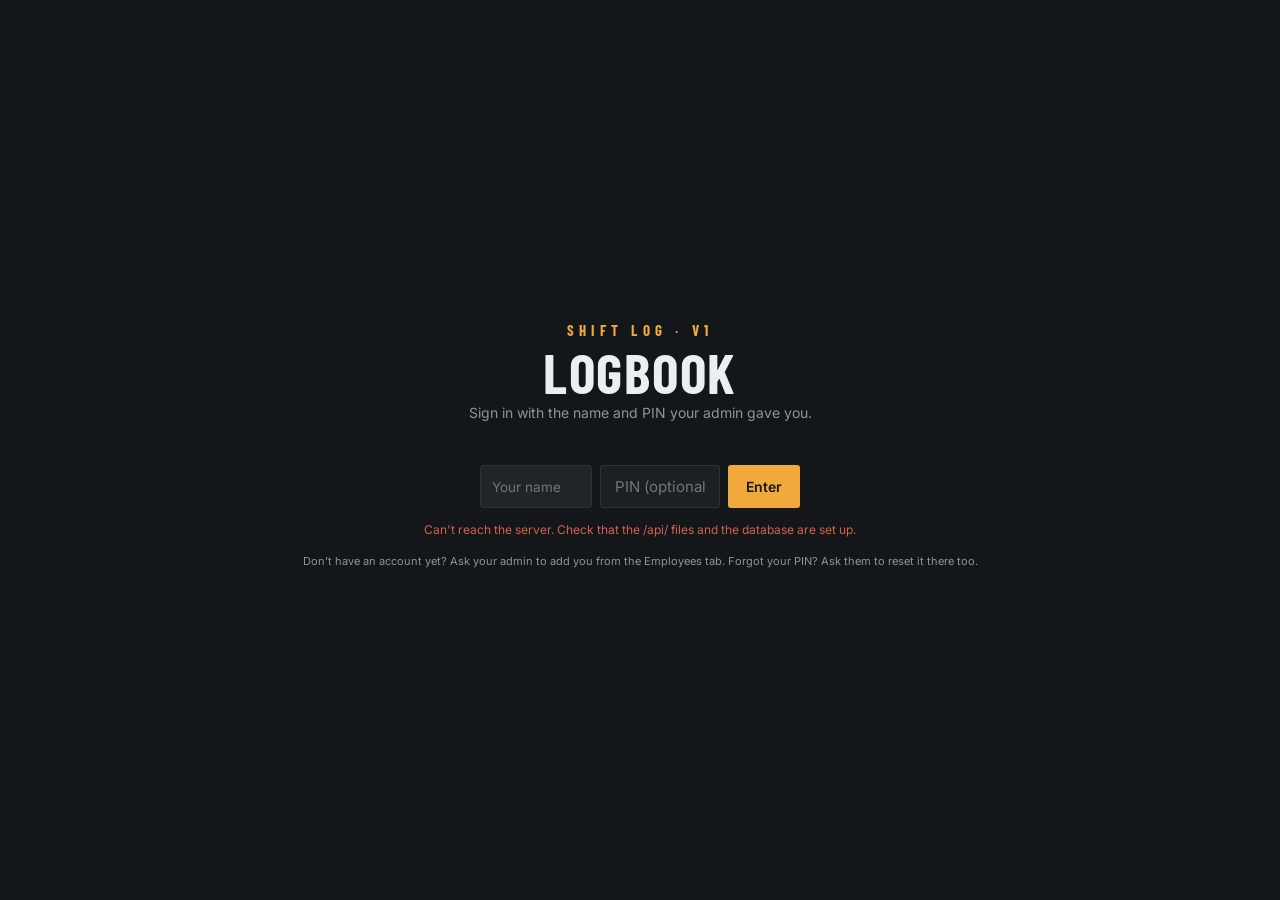
==== index.html @ 569d4052 "Add files via upload" ====
<!DOCTYPE html>
<html lang="en">
<head>
<meta charset="UTF-8">
<meta name="viewport" content="width=device-width, initial-scale=1.0">
<title>LOGBOOK — Task Manager</title>
<link rel="preconnect" href="https://fonts.googleapis.com">
<link href="https://fonts.googleapis.com/css2?family=Barlow+Condensed:wght@500;600;700&family=Inter:wght@400;500;600&family=IBM+Plex+Mono:wght@400;500;600&display=swap" rel="stylesheet">
<link rel="stylesheet" href="assets/style.css?v=12">
</head>
<body>

<div id="app">
  <div id="loginScreen" class="login-screen">
    <div class="login-mark">SHIFT LOG · V1</div>
    <h1 class="login-title">LOGBOOK</h1>
    <p class="login-sub">Sign in with the name and PIN your admin gave you.</p>
    <div class="new-user-row" id="newUserRow">
      <input type="text" id="newUserInput" placeholder="Your name" maxlength="40">
      <input type="password" inputmode="numeric" pattern="[0-9]*" maxlength="4" id="newUserPin" placeholder="PIN (optional)" style="max-width:120px;flex:0 0 120px;">
      <button class="btn-amber" id="enterBtn" onclick="attemptLogin()">Enter</button>
    </div>
    <p id="loginError" style="color:var(--rust);font-size:12px;margin-top:14px;min-height:16px;"></p>
    <p style="color:var(--muted);font-size:11px;margin-top:4px;">Don't have an account yet? Ask your admin to add you from the Employees tab. Forgot your PIN? Ask them to reset it there too.</p>
  </div>

  <div id="mainScreen" style="display:none;">
    <header>
      <div class="brand">
        <div class="brand-mark">LB</div>
        <div class="brand-name display">Logbook</div>
      </div>
      <div class="who">
        <button class="bell-btn" id="bellBtn" onclick="toggleNotifPanel()">
          🔔<span class="bell-badge" id="bellBadge" style="display:none;">0</span>
        </button>
        <span>Signed in as <b id="whoName"></b></span>
        <button class="switch-link" id="backToSalesReportBtn" onclick="backToSalesReport()">Back to Sales Report</button>
        <button class="switch-link" onclick="switchUser()">Logout</button>
      </div>
    </header>
    <div id="notifPanel" class="notif-panel" style="display:none;"></div>

    <div class="tabs" id="tabBar">
      <button class="tab active" data-tab="dashboard" onclick="setTab('dashboard')">Dashboard</button>
      <button class="tab" data-tab="mine" onclick="setTab('mine')">Assigned to Me</button>
      <button class="tab" data-tab="byme" onclick="setTab('byme')">Assigned by Me</button>
      <button class="tab" data-tab="team" onclick="setTab('team')">Team Board</button>
      <button class="tab" data-tab="attendance" onclick="setTab('attendance')">Attendance</button>
      <button class="tab" data-tab="statuses" onclick="setTab('statuses')">Statuses</button>
      <button class="tab" data-tab="new" onclick="setTab('new')">Assign Task</button>
      <span id="adminTabs"></span>
    </div>

    <main id="mainContent"></main>
  </div>
</div>

<div class="toast" id="toast"></div>

<script src="assets/app.js?v=22"></script>
</body>
</html>
---- assets/style.css ----
:root{
    --bg:#14171A;
    --panel:#1C2024;
    --panel-2:#20252A;
    --line:#2C3238;
    --text:#ECEEF0;
    --muted:#8B94A0;
    --amber:#F2A93B;
    --teal:#4FA8A0;
    --rust:#D2604C;
    --steel:#5B7A94;
    --blue:#3B82F6;
    --blue-dark:#2563EB;
    --blue-light:#60A5FA;
  }
  *{box-sizing:border-box;}
  html,body{margin:0;padding:0;}
  body{
    background:var(--bg);
    color:var(--text);
    font-family:'Inter',sans-serif;
    min-height:100vh;
    -webkit-font-smoothing:antialiased;
  }
  ::selection{background:var(--amber);color:#14171A;}
  h1,h2,h3,.display{
    font-family:'Barlow Condensed',sans-serif;
    text-transform:uppercase;
    letter-spacing:0.03em;
  }
  .mono{font-family:'IBM Plex Mono',monospace;}
  button{font-family:inherit;cursor:pointer;}
  input,select,textarea{font-family:inherit;}

  #app{max-width:920px;margin:0 auto;min-height:100vh;display:flex;flex-direction:column;}

  .login-screen{
    flex:1;display:flex;flex-direction:column;align-items:center;justify-content:center;
    padding:32px 20px;text-align:center;
  }
  .login-mark{
    font-family:'Barlow Condensed',sans-serif;font-weight:700;font-size:15px;
    letter-spacing:0.35em;color:var(--amber);margin-bottom:6px;
  }
  .login-title{font-size:clamp(38px,9vw,56px);font-weight:700;line-height:0.95;margin:0 0 6px;}
  .login-sub{color:var(--muted);font-size:14px;margin:0 0 36px;max-width:360px;}
  .roster{
    display:grid;grid-template-columns:repeat(5, 1fr);
    gap:10px;width:100%;max-width:900px;margin:0 auto 20px;
  }
  @media (max-width:760px){ .roster{ grid-template-columns:repeat(3, 1fr); } }
  @media (max-width:480px){ .roster{ grid-template-columns:repeat(2, 1fr); } }
  .chip{
    background:var(--panel);border:1px solid var(--line);color:var(--text);
    padding:10px 16px;border-radius:3px;font-size:15px;font-weight:500;
    display:flex;align-items:center;justify-content:center;gap:8px;text-align:center;
    transition:border-color .15s, background .15s;
  }
  .chip:hover{border-color:var(--amber);background:var(--panel-2);}
  .chip .dot{width:6px;height:6px;border-radius:50%;background:var(--teal);}
  .new-user-row{display:flex;gap:8px;margin-top:8px;width:100%;max-width:320px;}
  .new-user-row input{
    flex:1;background:var(--panel);border:1px solid var(--line);color:var(--text);
    padding:11px 14px;border-radius:3px;font-size:15px;
  }
  .new-user-row input:focus{outline:none;border-color:var(--amber);}
  .btn-amber{
    background:var(--amber);color:#14171A;border:none;padding:11px 18px;
    border-radius:3px;font-weight:600;font-size:14px;white-space:nowrap;
  }
  .btn-amber:hover{filter:brightness(1.08);}
  .btn-amber:disabled{opacity:0.5;cursor:default;}

  header{
    display:flex;align-items:center;justify-content:space-between;
    padding:18px 20px;border-bottom:1px solid var(--line);
  }
  .brand{display:flex;align-items:center;gap:10px;}
  .brand-mark{
    width:34px;height:34px;border:1.5px solid var(--amber);border-radius:50%;
    display:flex;align-items:center;justify-content:center;font-family:'IBM Plex Mono',monospace;
    font-size:11px;color:var(--amber);flex-shrink:0;
  }
  .brand-name{font-size:20px;font-weight:700;letter-spacing:0.04em;}
  .who{display:flex;align-items:center;gap:10px;font-size:13px;color:var(--muted);}
  .who b{color:var(--text);font-weight:600;}
  .switch-link{color:var(--muted);text-decoration:underline;text-underline-offset:2px;background:none;border:none;font-size:12px;padding:0;}
  .switch-link:hover{color:var(--amber);}
  .bell-btn{position:relative;background:none;border:none;font-size:17px;cursor:pointer;padding:2px 4px;line-height:1;}
  .bell-badge{
    position:absolute;top:-4px;right:-2px;background:var(--rust);color:#fff;
    font-size:9px;font-weight:700;border-radius:8px;padding:1px 4px;min-width:14px;text-align:center;
  }
  .notif-panel{
    position:absolute;right:16px;top:60px;width:300px;max-width:calc(100vw - 32px);
    background:var(--panel);border:1px solid var(--line);border-radius:6px;
    box-shadow:0 8px 24px rgba(0,0,0,0.4);z-index:60;max-height:400px;overflow-y:auto;
  }
  .notif-panel-head{display:flex;justify-content:space-between;align-items:center;padding:10px 12px;border-bottom:1px solid var(--line);}
  .notif-panel-head span{font-size:12px;font-weight:600;text-transform:uppercase;letter-spacing:0.04em;color:var(--muted);}
  .notif-item{padding:10px 12px;border-bottom:1px solid var(--line);font-size:12.5px;}
  .notif-item:last-child{border-bottom:none;}
  .notif-item.unread{background:rgba(242,169,59,0.06);}
  .notif-item .ts{color:var(--muted);font-size:11px;margin-top:3px;}

  .tabs{display:flex;gap:2px;padding:0 20px;border-bottom:1px solid var(--line);overflow-x:auto;}
  .tab{
    background:none;border:none;color:var(--muted);padding:13px 4px;margin-right:22px;
    font-size:14px;font-weight:500;border-bottom:2px solid transparent;white-space:nowrap;
  }
  .tab.active{color:var(--amber);border-bottom-color:var(--amber);}

  main{flex:1;padding:20px;padding-bottom:60px;}
  .section-head{display:flex;align-items:baseline;justify-content:space-between;margin-bottom:14px;gap:10px;flex-wrap:wrap;}
  .section-head h2{font-size:22px;margin:0;}
  .section-head .count{color:var(--muted);font-size:13px;}

  .task{
    background:var(--panel);border:1px solid var(--line);border-radius:4px;
    padding:16px 16px;margin-bottom:10px;
  }
  .task-top{display:flex;justify-content:space-between;gap:14px;align-items:flex-start;}
  .task-title{font-size:16px;font-weight:600;margin:0 0 4px;}
  .task-meta{font-size:12px;color:var(--muted);display:flex;gap:10px;flex-wrap:wrap;align-items:center;}
  .task-meta .sep{opacity:0.4;}
  .badge{
    font-size:10px;font-weight:600;text-transform:uppercase;letter-spacing:0.05em;
    padding:3px 7px;border-radius:2px;display:inline-flex;align-items:center;gap:4px;
  }
  .badge.open{background:rgba(91,122,148,0.18);color:var(--steel);}
  .badge.in_progress{background:rgba(242,169,59,0.16);color:var(--amber);}
  .badge.completed{background:rgba(79,168,160,0.16);color:var(--teal);}
  .badge.overdue{background:rgba(210,96,76,0.18);color:var(--rust);}
  .badge.stale{background:rgba(210,96,76,0.12);color:var(--rust);}

  .swatch{width:10px;height:10px;border-radius:50%;display:inline-block;flex-shrink:0;}
  .status-select{
    background:var(--panel-2);border:1px solid var(--line);color:var(--text);
    padding:5px 8px;border-radius:3px;font-size:12px;font-weight:600;max-width:170px;
  }
  input[type=color]{
    -webkit-appearance:none;appearance:none;width:40px;height:36px;padding:2px;
    background:var(--panel-2);border:1px solid var(--line);border-radius:3px;cursor:pointer;
  }
  input[type=color]::-webkit-color-swatch{border:none;border-radius:2px;}
  .status-row{display:flex;align-items:center;gap:10px;padding:10px;background:var(--panel);border:1px solid var(--line);border-radius:4px;margin-bottom:8px;}
  .status-row .swatch{width:14px;height:14px;}
  .status-row .st-name{flex:1;font-weight:500;font-size:14px;}
  .status-row .st-flag{font-size:11px;color:var(--teal);}

  .gauge{position:relative;width:44px;height:44px;flex-shrink:0;}
  .gauge svg{transform:rotate(-90deg);}
  .gauge-val{
    position:absolute;inset:0;display:flex;align-items:center;justify-content:center;
    font-family:'IBM Plex Mono',monospace;font-size:11px;font-weight:600;
  }

  .progress-track{background:var(--panel-2);border-radius:2px;height:5px;margin-top:12px;overflow:hidden;}
  .progress-fill{height:100%;background:var(--amber);border-radius:2px;transition:width .3s;}

  .task-actions{display:flex;gap:8px;margin-top:12px;flex-wrap:wrap;}
  .btn-sm{
    background:var(--panel-2);border:1px solid var(--line);color:var(--text);
    padding:7px 12px;border-radius:3px;font-size:12px;font-weight:500;
  }
  .btn-sm:hover{border-color:var(--steel);}
  .btn-sm.primary{background:transparent;border-color:var(--amber);color:var(--amber);}
  .btn-sm.done{background:transparent;border-color:var(--teal);color:var(--teal);}
  .btn-sm:disabled{opacity:0.5;cursor:default;}

  .log-list{margin-top:12px;padding-top:12px;border-top:1px dashed var(--line);}
  .log-entry{display:flex;gap:10px;font-size:12px;color:var(--muted);padding:4px 0;align-items:baseline;}
  .log-entry .ts{font-family:'IBM Plex Mono',monospace;color:var(--steel);flex-shrink:0;}
  .log-link{background:none;border:none;color:var(--steel);font-size:11px;text-decoration:underline;padding:0;cursor:pointer;white-space:nowrap;}
  .log-link:hover{color:var(--amber);}
  .log-link.danger:hover{color:var(--rust);}
  .log-entry-edit{background:var(--panel-2);border-radius:3px;padding:10px;margin:4px 0;}

  .update-form{margin-top:12px;padding-top:12px;border-top:1px dashed var(--line);display:none;}
  .update-form.show{display:block;}
  .form-row{display:flex;gap:8px;margin-bottom:8px;flex-wrap:wrap;}
  .form-row > *{flex:1;min-width:120px;}
  .field-label{font-size:11px;color:var(--muted);text-transform:uppercase;letter-spacing:0.04em;display:block;margin-bottom:4px;}
  .assign-toggle{display:flex;gap:6px;margin-bottom:14px;}
  .assign-toggle button{
    flex:1;padding:10px;border-radius:4px;border:1px solid var(--line);background:var(--panel-2);
    color:var(--muted);font-size:13px;font-weight:600;cursor:pointer;
  }
  .assign-toggle button.active{border-color:var(--amber);color:var(--amber);background:rgba(242,169,59,0.1);}
  .self-assign-note{font-size:13px;color:var(--text);background:var(--panel-2);border:1px solid var(--line);border-radius:4px;padding:10px 12px;margin-bottom:8px;}
  input[type=text],input[type=number],input[type=date],textarea,select{
    width:100%;background:var(--panel-2);border:1px solid var(--line);color:var(--text);
    padding:9px 11px;border-radius:3px;font-size:13.5px;
  }
  input:focus,select:focus,textarea:focus{outline:none;border-color:var(--amber);}
  textarea{resize:vertical;min-height:50px;}

  .empty{text-align:center;padding:50px 20px;color:var(--muted);}
  .empty .em-mark{font-family:'IBM Plex Mono',monospace;color:var(--amber);font-size:12px;letter-spacing:0.2em;margin-bottom:8px;}

  .form-card{background:var(--panel);border:1px solid var(--line);border-radius:4px;padding:20px;}

  .roster-table{width:100%;border-collapse:collapse;}
  .roster-table th{
    text-align:left;font-size:11px;color:var(--muted);text-transform:uppercase;
    letter-spacing:0.04em;font-weight:500;padding:8px 10px;border-bottom:1px solid var(--line);
  }
  .roster-table td{padding:11px 10px;border-bottom:1px solid var(--line);font-size:13.5px;}
  .roster-table tr:last-child td{border-bottom:none;}
  .name-cell{font-weight:600;}
  .mini-bar-track{background:var(--panel-2);border-radius:2px;height:5px;width:80px;overflow:hidden;}
  .mini-bar-fill{height:100%;border-radius:2px;}

  .stat-strip{display:flex;gap:10px;margin-bottom:18px;flex-wrap:wrap;}
  .stat-box{background:var(--panel);border:1px solid var(--line);border-radius:4px;padding:12px 16px;flex:1;min-width:110px;}
  .stat-box .num{font-family:'IBM Plex Mono',monospace;font-size:24px;font-weight:600;color:var(--amber);}
  .stat-box .lbl{font-size:11px;color:var(--muted);text-transform:uppercase;letter-spacing:0.04em;margin-top:2px;}

  .toast{
    position:fixed;bottom:20px;left:50%;transform:translateX(-50%);
    background:var(--panel-2);border:1px solid var(--amber);color:var(--text);
    padding:10px 18px;border-radius:4px;font-size:13px;opacity:0;pointer-events:none;
    transition:opacity .25s, transform .25s;z-index:50;
  }
  .toast.show{opacity:1;transform:translateX(-50%) translateY(-6px);}
  .toast.error{border-color:var(--rust);}

  .loading-note{color:var(--muted);font-size:13px;text-align:center;padding:40px;}

  .online-dot{width:8px;height:8px;border-radius:50%;display:inline-block;margin-right:6px;flex-shrink:0;}
  .online-dot.on{background:var(--teal);box-shadow:0 0 0 3px rgba(79,168,160,0.2);}
  .online-dot.off{background:var(--muted);}
  .emp-row{display:flex;align-items:center;gap:10px;padding:12px;background:var(--panel);border:1px solid var(--line);border-radius:4px;margin-bottom:8px;flex-wrap:wrap;}
  .emp-row .emp-main{flex:1;min-width:140px;}
  .emp-row .emp-name{font-weight:600;font-size:14px;}
  .emp-row .emp-meta{font-size:11px;color:var(--muted);margin-top:2px;}
  .admin-badge{font-size:9px;font-weight:700;text-transform:uppercase;letter-spacing:0.05em;background:rgba(242,169,59,0.16);color:var(--amber);padding:2px 6px;border-radius:2px;}
  .clock-btn{
    width:100%;padding:20px;border-radius:6px;border:none;font-size:16px;font-weight:700;
    text-transform:uppercase;letter-spacing:0.05em;cursor:pointer;
  }
  .clock-btn.in{background:var(--teal);color:#0b1210;}
  .clock-btn.out{background:var(--rust);color:#1a0e0b;}
  .gps-note{font-size:11px;color:var(--muted);text-align:center;margin-top:8px;}

  @media (max-width:520px){
    header{padding:14px 16px;}
    main{padding:16px;}
  }

  /* ===================== REPORTS DASHBOARD (premium UI) ===================== */
  .report-dashboard-card{
    background:linear-gradient(180deg, var(--panel) 0%, var(--panel-2) 100%);
    border:1px solid var(--line);
    border-radius:14px;
    padding:22px;
    box-shadow:0 4px 14px rgba(0,0,0,0.28), 0 1px 3px rgba(0,0,0,0.2);
    transition:box-shadow .2s ease, transform .2s ease;
  }
  .report-dashboard-card:hover{
    box-shadow:0 8px 24px rgba(0,0,0,0.34), 0 2px 6px rgba(0,0,0,0.24);
  }
  .report-toolbar{display:flex;gap:10px;flex-wrap:wrap;margin-top:16px;}
  .report-detail-head{
    display:flex;align-items:center;justify-content:space-between;flex-wrap:wrap;gap:10px;
    padding-bottom:14px;margin-bottom:4px;border-bottom:1px solid var(--line);
  }

  .btn-blue{
    background:linear-gradient(180deg, var(--blue-light) 0%, var(--blue) 55%, var(--blue-dark) 100%);
    color:#fff;border:none;padding:11px 20px;border-radius:10px;
    font-weight:600;font-size:14px;white-space:nowrap;letter-spacing:0.01em;
    box-shadow:0 2px 8px rgba(37,99,235,0.35);
    transition:transform .15s ease, box-shadow .15s ease, filter .15s ease;
  }
  .btn-blue:hover{transform:translateY(-1px);box-shadow:0 6px 16px rgba(37,99,235,0.45);filter:brightness(1.05);}
  .btn-blue:active{transform:translateY(0);box-shadow:0 2px 6px rgba(37,99,235,0.35);}
  .btn-blue:disabled{opacity:0.5;cursor:default;transform:none;box-shadow:none;}

  .btn-blue-outline{
    background:transparent;color:var(--blue-light);border:1.5px solid var(--blue);
    box-shadow:none;
  }
  .btn-blue-outline:hover{background:rgba(59,130,246,0.12);box-shadow:0 2px 8px rgba(37,99,235,0.2);}

  .btn-blue-sm{padding:7px 14px;border-radius:8px;font-size:12.5px;box-shadow:0 1px 4px rgba(37,99,235,0.3);}

  @media (max-width:640px){
    .report-dashboard-card{padding:16px;border-radius:12px;}
    .report-toolbar{flex-direction:column;}
    .report-toolbar .btn-blue,.report-toolbar .btn-blue-outline{width:100%;}
  }
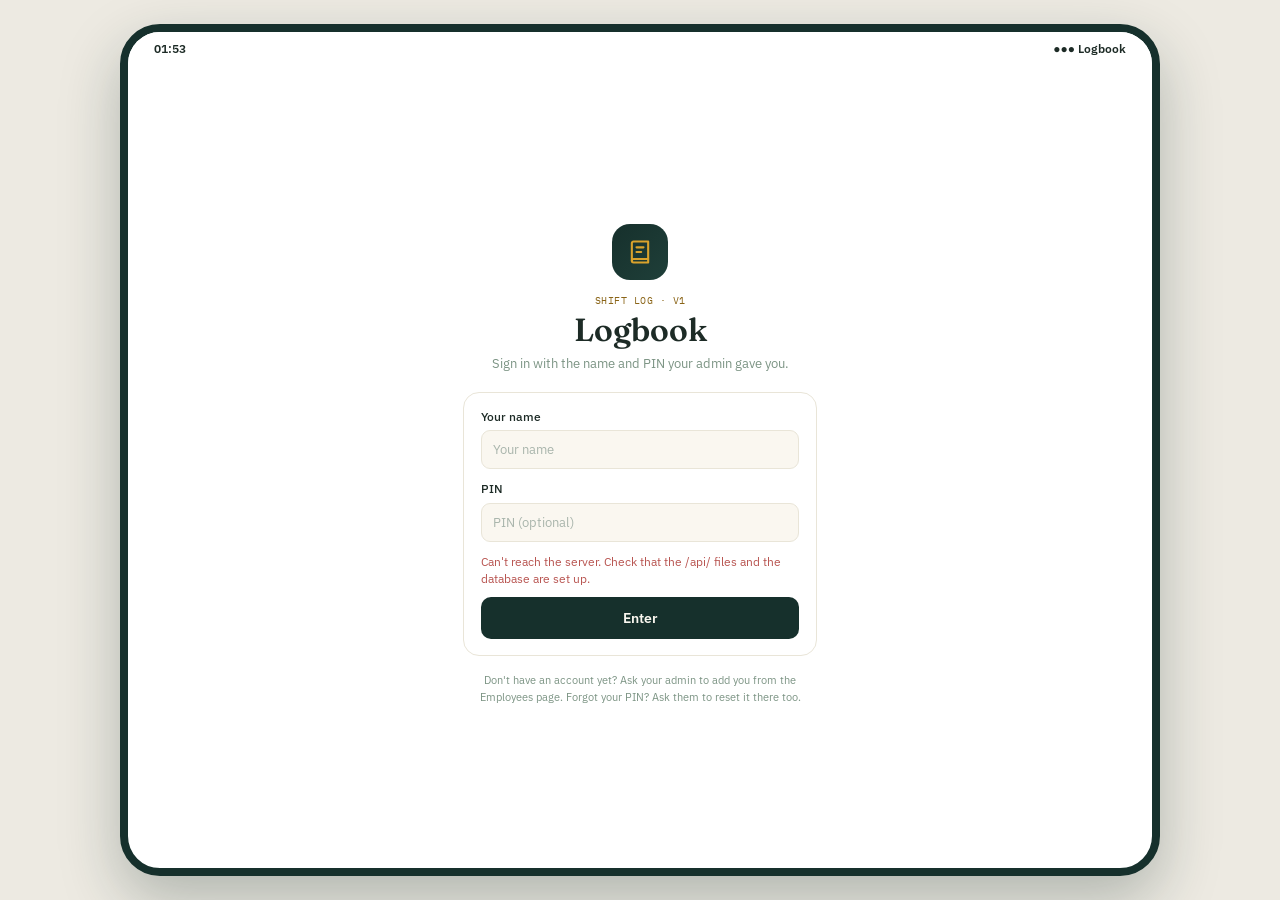
==== commit b0eebb4d: "Add files via upload" ====
--- a/index.html
+++ b/index.html
@@ -1,63 +1,135 @@
-<!DOCTYPE html>
-<html lang="en">
-<head>
-<meta charset="UTF-8">
-<meta name="viewport" content="width=device-width, initial-scale=1.0">
-<title>LOGBOOK — Task Manager</title>
-<link rel="preconnect" href="https://fonts.googleapis.com">
-<link href="https://fonts.googleapis.com/css2?family=Barlow+Condensed:wght@500;600;700&family=Inter:wght@400;500;600&family=IBM+Plex+Mono:wght@400;500;600&display=swap" rel="stylesheet">
-<link rel="stylesheet" href="assets/style.css?v=12">
-</head>
-<body>
-
-<div id="app">
-  <div id="loginScreen" class="login-screen">
-    <div class="login-mark">SHIFT LOG · V1</div>
-    <h1 class="login-title">LOGBOOK</h1>
-    <p class="login-sub">Sign in with the name and PIN your admin gave you.</p>
-    <div class="new-user-row" id="newUserRow">
-      <input type="text" id="newUserInput" placeholder="Your name" maxlength="40">
-      <input type="password" inputmode="numeric" pattern="[0-9]*" maxlength="4" id="newUserPin" placeholder="PIN (optional)" style="max-width:120px;flex:0 0 120px;">
-      <button class="btn-amber" id="enterBtn" onclick="attemptLogin()">Enter</button>
-    </div>
-    <p id="loginError" style="color:var(--rust);font-size:12px;margin-top:14px;min-height:16px;"></p>
-    <p style="color:var(--muted);font-size:11px;margin-top:4px;">Don't have an account yet? Ask your admin to add you from the Employees tab. Forgot your PIN? Ask them to reset it there too.</p>
-  </div>
-
-  <div id="mainScreen" style="display:none;">
-    <header>
-      <div class="brand">
-        <div class="brand-mark">LB</div>
-        <div class="brand-name display">Logbook</div>
-      </div>
-      <div class="who">
-        <button class="bell-btn" id="bellBtn" onclick="toggleNotifPanel()">
-          🔔<span class="bell-badge" id="bellBadge" style="display:none;">0</span>
-        </button>
-        <span>Signed in as <b id="whoName"></b></span>
-        <button class="switch-link" id="backToSalesReportBtn" onclick="backToSalesReport()">Back to Sales Report</button>
-        <button class="switch-link" onclick="switchUser()">Logout</button>
-      </div>
-    </header>
-    <div id="notifPanel" class="notif-panel" style="display:none;"></div>
-
-    <div class="tabs" id="tabBar">
-      <button class="tab active" data-tab="dashboard" onclick="setTab('dashboard')">Dashboard</button>
-      <button class="tab" data-tab="mine" onclick="setTab('mine')">Assigned to Me</button>
-      <button class="tab" data-tab="byme" onclick="setTab('byme')">Assigned by Me</button>
-      <button class="tab" data-tab="team" onclick="setTab('team')">Team Board</button>
-      <button class="tab" data-tab="attendance" onclick="setTab('attendance')">Attendance</button>
-      <button class="tab" data-tab="statuses" onclick="setTab('statuses')">Statuses</button>
-      <button class="tab" data-tab="new" onclick="setTab('new')">Assign Task</button>
-      <span id="adminTabs"></span>
-    </div>
-
-    <main id="mainContent"></main>
-  </div>
-</div>
-
-<div class="toast" id="toast"></div>
-
-<script src="assets/app.js?v=22"></script>
-</body>
-</html>+<!DOCTYPE html>
+<html lang="en">
+<head>
+<meta charset="UTF-8">
+<meta name="viewport" content="width=device-width, initial-scale=1.0, viewport-fit=cover">
+<title>Logbook — Tasks, timed right</title>
+
+<!-- PWA metadata -->
+<link rel="manifest" href="manifest.json">
+<meta name="theme-color" content="#16302C">
+<meta name="mobile-web-app-capable" content="yes">
+<meta name="apple-mobile-web-app-capable" content="yes">
+<meta name="apple-mobile-web-app-status-bar-style" content="black-translucent">
+<meta name="apple-mobile-web-app-title" content="Logbook">
+<link rel="apple-touch-icon" href="assets/icons/apple-touch-icon.png">
+<link rel="icon" href="assets/icons/favicon-32.png" sizes="32x32" type="image/png">
+<link rel="icon" href="assets/icons/favicon-16.png" sizes="16x16" type="image/png">
+
+<!-- iOS launch screens -->
+<link rel="apple-touch-startup-image" href="assets/splash/splash-750x1334.png" media="(device-width: 375px) and (device-height: 667px) and (-webkit-device-pixel-ratio: 2) and (orientation: portrait)">
+<link rel="apple-touch-startup-image" href="assets/splash/splash-828x1792.png" media="(device-width: 414px) and (device-height: 896px) and (-webkit-device-pixel-ratio: 2) and (orientation: portrait)">
+<link rel="apple-touch-startup-image" href="assets/splash/splash-1125x2436.png" media="(device-width: 375px) and (device-height: 812px) and (-webkit-device-pixel-ratio: 3) and (orientation: portrait)">
+<link rel="apple-touch-startup-image" href="assets/splash/splash-1170x2532.png" media="(device-width: 390px) and (device-height: 844px) and (-webkit-device-pixel-ratio: 3) and (orientation: portrait)">
+<link rel="apple-touch-startup-image" href="assets/splash/splash-1179x2556.png" media="(device-width: 393px) and (device-height: 852px) and (-webkit-device-pixel-ratio: 3) and (orientation: portrait)">
+<link rel="apple-touch-startup-image" href="assets/splash/splash-1206x2622.png" media="(device-width: 402px) and (device-height: 874px) and (-webkit-device-pixel-ratio: 3) and (orientation: portrait)">
+<link rel="apple-touch-startup-image" href="assets/splash/splash-1242x2208.png" media="(device-width: 414px) and (device-height: 736px) and (-webkit-device-pixel-ratio: 3) and (orientation: portrait)">
+<link rel="apple-touch-startup-image" href="assets/splash/splash-1242x2688.png" media="(device-width: 414px) and (device-height: 896px) and (-webkit-device-pixel-ratio: 3) and (orientation: portrait)">
+<link rel="apple-touch-startup-image" href="assets/splash/splash-1290x2796.png" media="(device-width: 430px) and (device-height: 932px) and (-webkit-device-pixel-ratio: 3) and (orientation: portrait)">
+<link rel="apple-touch-startup-image" href="assets/splash/splash-1320x2868.png" media="(device-width: 440px) and (device-height: 956px) and (-webkit-device-pixel-ratio: 3) and (orientation: portrait)">
+<link rel="apple-touch-startup-image" href="assets/splash/splash-1620x2160.png" media="(device-width: 810px) and (device-height: 1080px) and (-webkit-device-pixel-ratio: 2) and (orientation: portrait)">
+<link rel="apple-touch-startup-image" href="assets/splash/splash-1640x2360.png" media="(device-width: 820px) and (device-height: 1180px) and (-webkit-device-pixel-ratio: 2) and (orientation: portrait)">
+<link rel="apple-touch-startup-image" href="assets/splash/splash-1668x2388.png" media="(device-width: 834px) and (device-height: 1194px) and (-webkit-device-pixel-ratio: 2) and (orientation: portrait)">
+<link rel="apple-touch-startup-image" href="assets/splash/splash-2048x2732.png" media="(device-width: 1024px) and (device-height: 1366px) and (-webkit-device-pixel-ratio: 2) and (orientation: portrait)">
+
+<link rel="preconnect" href="https://fonts.googleapis.com">
+<link href="https://fonts.googleapis.com/css2?family=Fraunces:opsz,wght@9..144,500;9..144,600;9..144,700&family=IBM+Plex+Sans:wght@400;500;600;700&family=IBM+Plex+Mono:wght@500&display=swap" rel="stylesheet">
+<link rel="stylesheet" href="assets/style.css?v=20">
+<link rel="stylesheet" href="assets/pwa.css?v=20">
+</head>
+<body>
+
+<div class="phone" id="app">
+  <div class="statusbar">
+    <span id="statusclock">9:41</span>
+    <span>●●● Logbook</span>
+  </div>
+
+  <!-- ============ SIGN IN ============ -->
+  <div id="loginScreen" class="login-screen">
+    <div class="login-inner">
+      <div class="login-badge" aria-hidden="true">
+        <svg viewBox="0 0 24 24" fill="none" stroke="currentColor" stroke-width="1.8" stroke-linecap="round" stroke-linejoin="round"><path d="M5 4.5A1.5 1.5 0 0 1 6.5 3H19v15H6.5A1.5 1.5 0 0 0 5 19.5z"/><path d="M5 19.5A1.5 1.5 0 0 0 6.5 21H19v-3"/><path d="M9 8h6M9 12h4"/></svg>
+      </div>
+      <div class="login-mark">SHIFT LOG · V1</div>
+      <h1 class="login-title">Logbook</h1>
+      <p class="login-sub">Sign in with the name and PIN your admin gave you.</p>
+
+      <div class="card login-card" id="newUserRow">
+        <div class="field">
+          <label for="newUserInput">Your name</label>
+          <input type="text" id="newUserInput" placeholder="Your name" maxlength="40" autocomplete="username">
+        </div>
+        <div class="field">
+          <label for="newUserPin">PIN</label>
+          <input type="password" inputmode="numeric" pattern="[0-9]*" maxlength="4" id="newUserPin" placeholder="PIN (optional)" autocomplete="current-password">
+        </div>
+        <p id="loginError" class="error-text" role="alert"></p>
+        <button class="btn-primary" id="enterBtn" onclick="attemptLogin()">Enter</button>
+      </div>
+      <p class="footnote" style="text-align:center;">Don't have an account yet? Ask your admin to add you from the Employees page. Forgot your PIN? Ask them to reset it there too.</p>
+    </div>
+  </div>
+
+  <!-- ============ APP ============ -->
+  <div id="mainScreen" style="display:none;">
+    <div class="main-wrap">
+      <div class="screen" id="screen">
+        <div class="app-header">
+          <div class="greet">
+            <p id="pageKicker">—</p>
+            <h1 id="pageTitle">Logbook</h1>
+          </div>
+          <div class="header-actions">
+            <button class="bell-btn" id="bellBtn" onclick="toggleNotifPanel()" aria-label="Notifications">
+              <svg viewBox="0 0 24 24" fill="none" stroke="currentColor" stroke-width="1.8" stroke-linecap="round" stroke-linejoin="round" aria-hidden="true"><path d="M6 16V11a6 6 0 1 1 12 0v5l1.5 2.5h-15z"/><path d="M10 21h4"/></svg>
+              <span class="bell-badge" id="bellBadge" style="display:none;">0</span>
+            </button>
+            <button class="avatar" id="avatarBtn" onclick="setTab('more')" aria-label="Account and more">
+              <span id="avatarInitials" aria-hidden="true">LB</span>
+              <span class="sr-only">Signed in as <b id="whoName"></b></span>
+            </button>
+          </div>
+        </div>
+        <div id="notifPanel" class="notif-panel" style="display:none;"></div>
+
+        <main id="mainContent"></main>
+      </div>
+
+      <!-- ---------- TAB BAR ---------- -->
+      <nav class="tabbar" id="tabBar" aria-label="Logbook sections">
+        <button class="tab active" data-tab="mine" onclick="setTab('mine')" aria-label="Assigned to me">
+          <svg viewBox="0 0 24 24" fill="none" stroke="currentColor" stroke-width="1.8" stroke-linecap="round" stroke-linejoin="round" aria-hidden="true"><rect x="5" y="4" width="14" height="17" rx="2"/><path d="M9 4V3h6v1M9 13l2 2 4-4"/></svg>
+          <span>My tasks</span>
+        </button>
+        <button class="tab" data-tab="byme" onclick="setTab('byme')" aria-label="Assigned by me">
+          <svg viewBox="0 0 24 24" fill="none" stroke="currentColor" stroke-width="1.8" stroke-linecap="round" stroke-linejoin="round" aria-hidden="true"><path d="M20 4 10.5 13.5M20 4l-6 16-3.5-6.5L4 10z"/></svg>
+          <span>Given</span>
+        </button>
+        <button class="tab" data-tab="team" onclick="setTab('team')" aria-label="Team board">
+          <svg viewBox="0 0 24 24" fill="none" stroke="currentColor" stroke-width="1.8" stroke-linecap="round" stroke-linejoin="round" aria-hidden="true"><circle cx="9" cy="8" r="3.2"/><path d="M3 20c.4-3.4 2.8-5.5 6-5.5s5.6 2.1 6 5.5"/><path d="M15.5 5.2a3.2 3.2 0 0 1 0 5.6M17.5 14.8c2 .6 3.2 2.4 3.5 5.2"/></svg>
+          <span>Team</span>
+        </button>
+        <button class="tab" data-tab="new" onclick="setTab('new')" aria-label="Assign task">
+          <svg viewBox="0 0 24 24" fill="none" stroke="currentColor" stroke-width="1.8" stroke-linecap="round" stroke-linejoin="round" aria-hidden="true"><rect x="3.5" y="3.5" width="17" height="17" rx="3"/><path d="M12 8v8M8 12h8"/></svg>
+          <span>Assign</span>
+        </button>
+        <button class="tab" data-tab="attendance" onclick="setTab('attendance')" aria-label="Attendance">
+          <svg viewBox="0 0 24 24" fill="none" stroke="currentColor" stroke-width="1.8" stroke-linecap="round" stroke-linejoin="round" aria-hidden="true"><circle cx="12" cy="12" r="9"/><path d="M12 7v5l3.5 2"/></svg>
+          <span>Time</span>
+        </button>
+        <button class="tab" data-tab="more" onclick="setTab('more')" aria-label="More">
+          <svg viewBox="0 0 24 24" fill="none" stroke="currentColor" stroke-width="1.8" stroke-linecap="round" stroke-linejoin="round" aria-hidden="true"><path d="M4 7h16M4 12h16M4 17h10"/></svg>
+          <span>More</span>
+        </button>
+      </nav>
+    </div>
+  </div>
+
+  <div class="toast" id="toast" role="status" aria-live="polite"></div>
+</div>
+
+<script src="assets/app.js?v=30"></script>
+<script src="assets/pwa.js?v=20" defer></script>
+</body>
+</html>
--- a/assets/style.css
+++ b/assets/style.css
@@ -1,292 +1,450 @@
-:root{
-    --bg:#14171A;
-    --panel:#1C2024;
-    --panel-2:#20252A;
-    --line:#2C3238;
-    --text:#ECEEF0;
-    --muted:#8B94A0;
-    --amber:#F2A93B;
-    --teal:#4FA8A0;
-    --rust:#D2604C;
-    --steel:#5B7A94;
-    --blue:#3B82F6;
-    --blue-dark:#2563EB;
-    --blue-light:#60A5FA;
-  }
-  *{box-sizing:border-box;}
-  html,body{margin:0;padding:0;}
-  body{
-    background:var(--bg);
-    color:var(--text);
-    font-family:'Inter',sans-serif;
-    min-height:100vh;
-    -webkit-font-smoothing:antialiased;
-  }
-  ::selection{background:var(--amber);color:#14171A;}
-  h1,h2,h3,.display{
-    font-family:'Barlow Condensed',sans-serif;
-    text-transform:uppercase;
-    letter-spacing:0.03em;
-  }
-  .mono{font-family:'IBM Plex Mono',monospace;}
-  button{font-family:inherit;cursor:pointer;}
-  input,select,textarea{font-family:inherit;}
-
-  #app{max-width:920px;margin:0 auto;min-height:100vh;display:flex;flex-direction:column;}
-
-  .login-screen{
-    flex:1;display:flex;flex-direction:column;align-items:center;justify-content:center;
-    padding:32px 20px;text-align:center;
-  }
-  .login-mark{
-    font-family:'Barlow Condensed',sans-serif;font-weight:700;font-size:15px;
-    letter-spacing:0.35em;color:var(--amber);margin-bottom:6px;
-  }
-  .login-title{font-size:clamp(38px,9vw,56px);font-weight:700;line-height:0.95;margin:0 0 6px;}
-  .login-sub{color:var(--muted);font-size:14px;margin:0 0 36px;max-width:360px;}
-  .roster{
-    display:grid;grid-template-columns:repeat(5, 1fr);
-    gap:10px;width:100%;max-width:900px;margin:0 auto 20px;
-  }
-  @media (max-width:760px){ .roster{ grid-template-columns:repeat(3, 1fr); } }
-  @media (max-width:480px){ .roster{ grid-template-columns:repeat(2, 1fr); } }
-  .chip{
-    background:var(--panel);border:1px solid var(--line);color:var(--text);
-    padding:10px 16px;border-radius:3px;font-size:15px;font-weight:500;
-    display:flex;align-items:center;justify-content:center;gap:8px;text-align:center;
-    transition:border-color .15s, background .15s;
-  }
-  .chip:hover{border-color:var(--amber);background:var(--panel-2);}
-  .chip .dot{width:6px;height:6px;border-radius:50%;background:var(--teal);}
-  .new-user-row{display:flex;gap:8px;margin-top:8px;width:100%;max-width:320px;}
-  .new-user-row input{
-    flex:1;background:var(--panel);border:1px solid var(--line);color:var(--text);
-    padding:11px 14px;border-radius:3px;font-size:15px;
-  }
-  .new-user-row input:focus{outline:none;border-color:var(--amber);}
-  .btn-amber{
-    background:var(--amber);color:#14171A;border:none;padding:11px 18px;
-    border-radius:3px;font-weight:600;font-size:14px;white-space:nowrap;
-  }
-  .btn-amber:hover{filter:brightness(1.08);}
-  .btn-amber:disabled{opacity:0.5;cursor:default;}
-
-  header{
-    display:flex;align-items:center;justify-content:space-between;
-    padding:18px 20px;border-bottom:1px solid var(--line);
-  }
-  .brand{display:flex;align-items:center;gap:10px;}
-  .brand-mark{
-    width:34px;height:34px;border:1.5px solid var(--amber);border-radius:50%;
-    display:flex;align-items:center;justify-content:center;font-family:'IBM Plex Mono',monospace;
-    font-size:11px;color:var(--amber);flex-shrink:0;
-  }
-  .brand-name{font-size:20px;font-weight:700;letter-spacing:0.04em;}
-  .who{display:flex;align-items:center;gap:10px;font-size:13px;color:var(--muted);}
-  .who b{color:var(--text);font-weight:600;}
-  .switch-link{color:var(--muted);text-decoration:underline;text-underline-offset:2px;background:none;border:none;font-size:12px;padding:0;}
-  .switch-link:hover{color:var(--amber);}
-  .bell-btn{position:relative;background:none;border:none;font-size:17px;cursor:pointer;padding:2px 4px;line-height:1;}
-  .bell-badge{
-    position:absolute;top:-4px;right:-2px;background:var(--rust);color:#fff;
-    font-size:9px;font-weight:700;border-radius:8px;padding:1px 4px;min-width:14px;text-align:center;
-  }
-  .notif-panel{
-    position:absolute;right:16px;top:60px;width:300px;max-width:calc(100vw - 32px);
-    background:var(--panel);border:1px solid var(--line);border-radius:6px;
-    box-shadow:0 8px 24px rgba(0,0,0,0.4);z-index:60;max-height:400px;overflow-y:auto;
-  }
-  .notif-panel-head{display:flex;justify-content:space-between;align-items:center;padding:10px 12px;border-bottom:1px solid var(--line);}
-  .notif-panel-head span{font-size:12px;font-weight:600;text-transform:uppercase;letter-spacing:0.04em;color:var(--muted);}
-  .notif-item{padding:10px 12px;border-bottom:1px solid var(--line);font-size:12.5px;}
-  .notif-item:last-child{border-bottom:none;}
-  .notif-item.unread{background:rgba(242,169,59,0.06);}
-  .notif-item .ts{color:var(--muted);font-size:11px;margin-top:3px;}
-
-  .tabs{display:flex;gap:2px;padding:0 20px;border-bottom:1px solid var(--line);overflow-x:auto;}
-  .tab{
-    background:none;border:none;color:var(--muted);padding:13px 4px;margin-right:22px;
-    font-size:14px;font-weight:500;border-bottom:2px solid transparent;white-space:nowrap;
-  }
-  .tab.active{color:var(--amber);border-bottom-color:var(--amber);}
-
-  main{flex:1;padding:20px;padding-bottom:60px;}
-  .section-head{display:flex;align-items:baseline;justify-content:space-between;margin-bottom:14px;gap:10px;flex-wrap:wrap;}
-  .section-head h2{font-size:22px;margin:0;}
-  .section-head .count{color:var(--muted);font-size:13px;}
-
-  .task{
-    background:var(--panel);border:1px solid var(--line);border-radius:4px;
-    padding:16px 16px;margin-bottom:10px;
-  }
-  .task-top{display:flex;justify-content:space-between;gap:14px;align-items:flex-start;}
-  .task-title{font-size:16px;font-weight:600;margin:0 0 4px;}
-  .task-meta{font-size:12px;color:var(--muted);display:flex;gap:10px;flex-wrap:wrap;align-items:center;}
-  .task-meta .sep{opacity:0.4;}
-  .badge{
-    font-size:10px;font-weight:600;text-transform:uppercase;letter-spacing:0.05em;
-    padding:3px 7px;border-radius:2px;display:inline-flex;align-items:center;gap:4px;
-  }
-  .badge.open{background:rgba(91,122,148,0.18);color:var(--steel);}
-  .badge.in_progress{background:rgba(242,169,59,0.16);color:var(--amber);}
-  .badge.completed{background:rgba(79,168,160,0.16);color:var(--teal);}
-  .badge.overdue{background:rgba(210,96,76,0.18);color:var(--rust);}
-  .badge.stale{background:rgba(210,96,76,0.12);color:var(--rust);}
-
-  .swatch{width:10px;height:10px;border-radius:50%;display:inline-block;flex-shrink:0;}
-  .status-select{
-    background:var(--panel-2);border:1px solid var(--line);color:var(--text);
-    padding:5px 8px;border-radius:3px;font-size:12px;font-weight:600;max-width:170px;
-  }
-  input[type=color]{
-    -webkit-appearance:none;appearance:none;width:40px;height:36px;padding:2px;
-    background:var(--panel-2);border:1px solid var(--line);border-radius:3px;cursor:pointer;
-  }
-  input[type=color]::-webkit-color-swatch{border:none;border-radius:2px;}
-  .status-row{display:flex;align-items:center;gap:10px;padding:10px;background:var(--panel);border:1px solid var(--line);border-radius:4px;margin-bottom:8px;}
-  .status-row .swatch{width:14px;height:14px;}
-  .status-row .st-name{flex:1;font-weight:500;font-size:14px;}
-  .status-row .st-flag{font-size:11px;color:var(--teal);}
-
-  .gauge{position:relative;width:44px;height:44px;flex-shrink:0;}
-  .gauge svg{transform:rotate(-90deg);}
-  .gauge-val{
-    position:absolute;inset:0;display:flex;align-items:center;justify-content:center;
-    font-family:'IBM Plex Mono',monospace;font-size:11px;font-weight:600;
-  }
-
-  .progress-track{background:var(--panel-2);border-radius:2px;height:5px;margin-top:12px;overflow:hidden;}
-  .progress-fill{height:100%;background:var(--amber);border-radius:2px;transition:width .3s;}
-
-  .task-actions{display:flex;gap:8px;margin-top:12px;flex-wrap:wrap;}
-  .btn-sm{
-    background:var(--panel-2);border:1px solid var(--line);color:var(--text);
-    padding:7px 12px;border-radius:3px;font-size:12px;font-weight:500;
-  }
-  .btn-sm:hover{border-color:var(--steel);}
-  .btn-sm.primary{background:transparent;border-color:var(--amber);color:var(--amber);}
-  .btn-sm.done{background:transparent;border-color:var(--teal);color:var(--teal);}
-  .btn-sm:disabled{opacity:0.5;cursor:default;}
-
-  .log-list{margin-top:12px;padding-top:12px;border-top:1px dashed var(--line);}
-  .log-entry{display:flex;gap:10px;font-size:12px;color:var(--muted);padding:4px 0;align-items:baseline;}
-  .log-entry .ts{font-family:'IBM Plex Mono',monospace;color:var(--steel);flex-shrink:0;}
-  .log-link{background:none;border:none;color:var(--steel);font-size:11px;text-decoration:underline;padding:0;cursor:pointer;white-space:nowrap;}
-  .log-link:hover{color:var(--amber);}
-  .log-link.danger:hover{color:var(--rust);}
-  .log-entry-edit{background:var(--panel-2);border-radius:3px;padding:10px;margin:4px 0;}
-
-  .update-form{margin-top:12px;padding-top:12px;border-top:1px dashed var(--line);display:none;}
-  .update-form.show{display:block;}
-  .form-row{display:flex;gap:8px;margin-bottom:8px;flex-wrap:wrap;}
-  .form-row > *{flex:1;min-width:120px;}
-  .field-label{font-size:11px;color:var(--muted);text-transform:uppercase;letter-spacing:0.04em;display:block;margin-bottom:4px;}
-  .assign-toggle{display:flex;gap:6px;margin-bottom:14px;}
-  .assign-toggle button{
-    flex:1;padding:10px;border-radius:4px;border:1px solid var(--line);background:var(--panel-2);
-    color:var(--muted);font-size:13px;font-weight:600;cursor:pointer;
-  }
-  .assign-toggle button.active{border-color:var(--amber);color:var(--amber);background:rgba(242,169,59,0.1);}
-  .self-assign-note{font-size:13px;color:var(--text);background:var(--panel-2);border:1px solid var(--line);border-radius:4px;padding:10px 12px;margin-bottom:8px;}
-  input[type=text],input[type=number],input[type=date],textarea,select{
-    width:100%;background:var(--panel-2);border:1px solid var(--line);color:var(--text);
-    padding:9px 11px;border-radius:3px;font-size:13.5px;
-  }
-  input:focus,select:focus,textarea:focus{outline:none;border-color:var(--amber);}
-  textarea{resize:vertical;min-height:50px;}
-
-  .empty{text-align:center;padding:50px 20px;color:var(--muted);}
-  .empty .em-mark{font-family:'IBM Plex Mono',monospace;color:var(--amber);font-size:12px;letter-spacing:0.2em;margin-bottom:8px;}
-
-  .form-card{background:var(--panel);border:1px solid var(--line);border-radius:4px;padding:20px;}
-
-  .roster-table{width:100%;border-collapse:collapse;}
-  .roster-table th{
-    text-align:left;font-size:11px;color:var(--muted);text-transform:uppercase;
-    letter-spacing:0.04em;font-weight:500;padding:8px 10px;border-bottom:1px solid var(--line);
-  }
-  .roster-table td{padding:11px 10px;border-bottom:1px solid var(--line);font-size:13.5px;}
-  .roster-table tr:last-child td{border-bottom:none;}
-  .name-cell{font-weight:600;}
-  .mini-bar-track{background:var(--panel-2);border-radius:2px;height:5px;width:80px;overflow:hidden;}
-  .mini-bar-fill{height:100%;border-radius:2px;}
-
-  .stat-strip{display:flex;gap:10px;margin-bottom:18px;flex-wrap:wrap;}
-  .stat-box{background:var(--panel);border:1px solid var(--line);border-radius:4px;padding:12px 16px;flex:1;min-width:110px;}
-  .stat-box .num{font-family:'IBM Plex Mono',monospace;font-size:24px;font-weight:600;color:var(--amber);}
-  .stat-box .lbl{font-size:11px;color:var(--muted);text-transform:uppercase;letter-spacing:0.04em;margin-top:2px;}
-
-  .toast{
-    position:fixed;bottom:20px;left:50%;transform:translateX(-50%);
-    background:var(--panel-2);border:1px solid var(--amber);color:var(--text);
-    padding:10px 18px;border-radius:4px;font-size:13px;opacity:0;pointer-events:none;
-    transition:opacity .25s, transform .25s;z-index:50;
-  }
-  .toast.show{opacity:1;transform:translateX(-50%) translateY(-6px);}
-  .toast.error{border-color:var(--rust);}
-
-  .loading-note{color:var(--muted);font-size:13px;text-align:center;padding:40px;}
-
-  .online-dot{width:8px;height:8px;border-radius:50%;display:inline-block;margin-right:6px;flex-shrink:0;}
-  .online-dot.on{background:var(--teal);box-shadow:0 0 0 3px rgba(79,168,160,0.2);}
-  .online-dot.off{background:var(--muted);}
-  .emp-row{display:flex;align-items:center;gap:10px;padding:12px;background:var(--panel);border:1px solid var(--line);border-radius:4px;margin-bottom:8px;flex-wrap:wrap;}
-  .emp-row .emp-main{flex:1;min-width:140px;}
-  .emp-row .emp-name{font-weight:600;font-size:14px;}
-  .emp-row .emp-meta{font-size:11px;color:var(--muted);margin-top:2px;}
-  .admin-badge{font-size:9px;font-weight:700;text-transform:uppercase;letter-spacing:0.05em;background:rgba(242,169,59,0.16);color:var(--amber);padding:2px 6px;border-radius:2px;}
-  .clock-btn{
-    width:100%;padding:20px;border-radius:6px;border:none;font-size:16px;font-weight:700;
-    text-transform:uppercase;letter-spacing:0.05em;cursor:pointer;
-  }
-  .clock-btn.in{background:var(--teal);color:#0b1210;}
-  .clock-btn.out{background:var(--rust);color:#1a0e0b;}
-  .gps-note{font-size:11px;color:var(--muted);text-align:center;margin-top:8px;}
-
-  @media (max-width:520px){
-    header{padding:14px 16px;}
-    main{padding:16px;}
-  }
-
-  /* ===================== REPORTS DASHBOARD (premium UI) ===================== */
-  .report-dashboard-card{
-    background:linear-gradient(180deg, var(--panel) 0%, var(--panel-2) 100%);
-    border:1px solid var(--line);
-    border-radius:14px;
-    padding:22px;
-    box-shadow:0 4px 14px rgba(0,0,0,0.28), 0 1px 3px rgba(0,0,0,0.2);
-    transition:box-shadow .2s ease, transform .2s ease;
-  }
-  .report-dashboard-card:hover{
-    box-shadow:0 8px 24px rgba(0,0,0,0.34), 0 2px 6px rgba(0,0,0,0.24);
-  }
-  .report-toolbar{display:flex;gap:10px;flex-wrap:wrap;margin-top:16px;}
-  .report-detail-head{
-    display:flex;align-items:center;justify-content:space-between;flex-wrap:wrap;gap:10px;
-    padding-bottom:14px;margin-bottom:4px;border-bottom:1px solid var(--line);
-  }
-
-  .btn-blue{
-    background:linear-gradient(180deg, var(--blue-light) 0%, var(--blue) 55%, var(--blue-dark) 100%);
-    color:#fff;border:none;padding:11px 20px;border-radius:10px;
-    font-weight:600;font-size:14px;white-space:nowrap;letter-spacing:0.01em;
-    box-shadow:0 2px 8px rgba(37,99,235,0.35);
-    transition:transform .15s ease, box-shadow .15s ease, filter .15s ease;
-  }
-  .btn-blue:hover{transform:translateY(-1px);box-shadow:0 6px 16px rgba(37,99,235,0.45);filter:brightness(1.05);}
-  .btn-blue:active{transform:translateY(0);box-shadow:0 2px 6px rgba(37,99,235,0.35);}
-  .btn-blue:disabled{opacity:0.5;cursor:default;transform:none;box-shadow:none;}
-
-  .btn-blue-outline{
-    background:transparent;color:var(--blue-light);border:1.5px solid var(--blue);
-    box-shadow:none;
-  }
-  .btn-blue-outline:hover{background:rgba(59,130,246,0.12);box-shadow:0 2px 8px rgba(37,99,235,0.2);}
-
-  .btn-blue-sm{padding:7px 14px;border-radius:8px;font-size:12.5px;box-shadow:0 1px 4px rgba(37,99,235,0.3);}
-
-  @media (max-width:640px){
-    .report-dashboard-card{padding:16px;border-radius:12px;}
-    .report-toolbar{flex-direction:column;}
-    .report-toolbar .btn-blue,.report-toolbar .btn-blue-outline{width:100%;}
-  }+/* LOGBOOK — Meridian design language.
+ * Same tokens, type, cards, rows, badges, forms and bottom tab bar as the
+ * Meridian app; every class below is driven by Logbook's own markup/data. */
+:root{
+  /* ---- Meridian tokens ---- */
+  --ink:#1D2B26;
+  --cream:#FAF7F0;
+  --panel:#FFFFFF;
+  --deep:#16302C;
+  --deep-2:#1F3F39;
+  --sage:#7C9484;
+  --sage-soft:#E4EBE4;
+  --amber:#D9A22C;
+  --amber-soft:#F6E7C4;
+  --line:#E9E5D8;
+  --red:#B85450;
+  --red-soft:#F4DEDD;
+  --ok-ink:#3C5A48;
+  --warn-ink:#8A6417;
+
+  /* ---- names the app script already uses inline, mapped onto the tokens ---- */
+  --bg:var(--panel);
+  --panel-2:var(--cream);
+  --text:var(--ink);
+  --muted:var(--sage);
+  --rust:var(--red);
+  --teal:var(--ok-ink);
+  --steel:#5E7568;
+  --blue:var(--deep);
+  --blue-dark:var(--deep);
+  --blue-light:var(--deep-2);
+
+  /* Width of the framed app on tablets/desktops. Meridian's own frame is 390px;
+     Logbook's tables need more room, so the same frame is simply wider here. */
+  --frame-w:1040px;
+}
+*{box-sizing:border-box; margin:0; padding:0;}
+html,body{height:100%;}
+body{
+  font-family:'IBM Plex Sans', sans-serif;
+  background:#EDEAE2;
+  color:var(--ink);
+  -webkit-font-smoothing:antialiased;
+  display:flex;
+  flex-direction:column;
+  align-items:center;
+  justify-content:flex-start;
+  padding:24px 0;
+  min-height:100vh;
+  font-size:13px;
+  line-height:1.45;
+}
+::selection{background:var(--amber-soft); color:var(--deep);}
+h1,h2,h3,h4,.display{font-family:'Fraunces', serif; font-weight:600; letter-spacing:0; text-transform:none;}
+.mono{font-family:'IBM Plex Mono', monospace; font-weight:500;}
+button{font-family:inherit; cursor:pointer; color:inherit;}
+input,select,textarea{font-family:inherit;}
+b{font-weight:600;}
+.sr-only{position:absolute; width:1px; height:1px; overflow:hidden; clip:rect(0 0 0 0); white-space:nowrap;}
+
+/* ---------- FRAME ---------- */
+.phone{
+  width:var(--frame-w);
+  max-width:94vw;
+  background:var(--panel);
+  border-radius:40px;
+  border:8px solid var(--deep);
+  box-shadow:0 24px 60px rgba(22,48,44,0.28);
+  overflow:hidden;
+  position:relative;
+  height:calc(100vh - 48px);
+  min-height:520px;
+  display:flex;
+  flex-direction:column;
+  flex-shrink:0;
+}
+.statusbar{
+  height:34px; flex-shrink:0;
+  display:flex; align-items:center; justify-content:space-between;
+  padding:0 26px; font-size:12px; font-weight:600; color:var(--ink);
+  background:var(--panel);
+}
+/* ---------- REAL MOBILE / INSTALLED APP: DROP THE FRAME ---------- */
+@media (max-width: 480px), (display-mode: standalone) {
+  body{padding:0; align-items:stretch; height:100vh; height:100dvh; min-height:0;}
+  .phone{
+    width:100%; max-width:100%;
+    height:auto; min-height:0; flex:1 1 auto;
+    border:none; border-radius:0; box-shadow:none;
+  }
+  .statusbar{display:none;}
+}
+
+#mainScreen{flex:1; min-height:0;}
+.main-wrap{height:100%; display:flex; flex-direction:column;}
+.screen{
+  flex:1; overflow-y:auto; -webkit-overflow-scrolling:touch;
+  padding:0 18px 18px;
+  background:var(--panel);
+  position:relative;
+}
+.screen::-webkit-scrollbar{display:none;}
+.screen{scrollbar-width:none;}
+@media (min-width: 720px) and (display-mode: browser){ .screen{padding:0 28px 24px;} }
+
+/* ---------- APP HEADER ---------- */
+.app-header{
+  display:flex; justify-content:space-between; align-items:center; gap:12px;
+  padding:6px 2px 16px;
+}
+.app-header .greet{min-width:0;}
+.app-header .greet p{font-size:11px; color:var(--sage); font-weight:500;}
+.app-header .greet h1{font-size:21px; font-weight:600; margin-top:1px; overflow-wrap:anywhere;}
+.kicker-back{
+  background:none; border:none; padding:0; font-size:11px; font-weight:600; color:var(--sage);
+  display:inline-flex; align-items:center; gap:3px;
+}
+.kicker-back:hover{color:var(--deep);}
+.kicker-back svg{width:12px; height:12px;}
+.header-actions{display:flex; align-items:center; gap:10px; flex-shrink:0;}
+.avatar{
+  width:36px; height:36px; border-radius:50%; border:none;
+  background:var(--amber-soft);
+  display:flex; align-items:center; justify-content:center;
+  font-family:'Fraunces', serif; font-weight:600; color:var(--deep); font-size:13px;
+  flex-shrink:0;
+}
+.bell-btn{
+  position:relative; width:36px; height:36px; border-radius:50%;
+  border:1px solid var(--line); background:var(--cream); color:var(--deep);
+  display:flex; align-items:center; justify-content:center;
+}
+.bell-btn svg{width:18px; height:18px;}
+.bell-badge{
+  position:absolute; top:-4px; right:-4px; background:var(--red); color:#fff;
+  font-size:9px; font-weight:700; border-radius:9px; padding:1px 4px; min-width:16px; text-align:center;
+  border:2px solid var(--panel);
+}
+
+/* ---------- NOTIFICATIONS ---------- */
+.notif-panel{
+  position:absolute; right:18px; top:52px; width:320px; max-width:calc(100% - 36px);
+  background:var(--panel); border:1px solid var(--line); border-radius:16px;
+  box-shadow:0 14px 34px rgba(22,48,44,0.18); z-index:60; max-height:400px; overflow-y:auto;
+}
+.notif-panel-head{display:flex; justify-content:space-between; align-items:center; padding:13px 16px 9px;}
+.notif-panel-head span{font-family:'Fraunces', serif; font-size:15px; font-weight:600;}
+.notif-item{padding:10px 16px; border-top:1px solid var(--line); font-size:12.5px;}
+.notif-item.unread{background:var(--cream); font-weight:500;}
+.notif-item .ts{color:var(--sage); font-size:10.5px; margin-top:3px;}
+
+#mainContent{animation:fade .18s ease;}
+@keyframes fade{from{opacity:0; transform:translateY(4px);} to{opacity:1; transform:translateY(0);}}
+
+/* ---------- SIGN IN ---------- */
+.login-screen{
+  flex:1; min-height:0; overflow-y:auto; display:flex; flex-direction:column; align-items:center; justify-content:center;
+  padding:28px 18px;
+}
+.login-inner{width:100%; max-width:354px; text-align:center;}
+.login-badge{
+  width:56px; height:56px; border-radius:18px; margin:0 auto 14px;
+  background:linear-gradient(135deg, var(--deep) 0%, var(--deep-2) 100%); color:var(--amber);
+  display:flex; align-items:center; justify-content:center;
+}
+.login-badge svg{width:28px; height:28px;}
+.login-mark{font-family:'IBM Plex Mono', monospace; font-size:10px; letter-spacing:0.5px; color:var(--warn-ink); margin-bottom:4px;}
+.login-title{font-size:32px; font-weight:600; line-height:1.1;}
+.login-sub{color:var(--sage); font-size:12.5px; margin:6px auto 20px; max-width:300px;}
+.login-card{text-align:left;}
+#loginError{display:block; margin:0 0 10px; min-height:0;}
+#loginError:empty{display:none;}
+
+/* ---------- HERO (clock in / out) ---------- */
+.hero{
+  background:linear-gradient(135deg, var(--deep) 0%, var(--deep-2) 100%);
+  border-radius:20px;
+  padding:20px;
+  color:var(--cream);
+  margin-bottom:16px;
+  position:relative;
+  overflow:hidden;
+}
+.hero::after{
+  content:""; position:absolute; right:-30px; top:-30px;
+  width:120px; height:120px; border-radius:50%;
+  border:1px solid rgba(217,162,44,0.25);
+}
+.hero .label{font-family:'IBM Plex Mono', monospace; font-size:10px; letter-spacing:0.5px; color:var(--amber); margin-bottom:6px;}
+.hero .time{font-family:'Fraunces', serif; font-size:32px; font-weight:600; font-variant-numeric:tabular-nums;}
+.hero .sub{font-size:12px; color:rgba(250,247,240,0.6); margin-top:4px; margin-bottom:16px;}
+.checkin-btn{
+  width:100%; background:var(--amber); color:var(--deep); border:none;
+  padding:13px; border-radius:12px; font-weight:600; font-size:14px; cursor:pointer;
+  z-index:1; position:relative;
+}
+.checkin-btn.checked{background:transparent; color:var(--amber); border:1px solid var(--amber);}
+
+/* ---------- STAT STRIP ---------- */
+.stat-strip{display:flex; gap:10px; margin-bottom:16px; overflow-x:auto;}
+.stat-strip::-webkit-scrollbar{display:none;}
+.stat-strip{scrollbar-width:none;}
+.stat-box{
+  flex:1 0 auto; min-width:98px;
+  border:1px solid var(--line); border-radius:14px; padding:12px 14px;
+}
+.stat-box .num{font-family:'Fraunces', serif; font-size:20px; font-weight:600; color:var(--ink);}
+.stat-box .lbl{font-size:10.5px; color:var(--sage); margin-top:2px;}
+
+/* ---------- CARDS ---------- */
+.card, .form-card, .task, .status-row, .emp-row{
+  border:1px solid var(--line); border-radius:16px; padding:16px 17px; margin-bottom:14px;
+  background:var(--panel);
+}
+.card h3, .form-card h3{
+  font-size:15px; font-weight:600;
+  margin-bottom:10px; display:flex; justify-content:space-between; align-items:center; gap:10px;
+}
+.section-head{
+  display:flex; align-items:center; justify-content:space-between; gap:10px; flex-wrap:wrap;
+  margin:6px 2px 10px;
+}
+.section-head h2{font-size:15px !important; font-weight:600;}
+.section-head .count{font-size:11px; color:var(--sage); font-weight:500;}
+.lede{color:var(--sage); font-size:12px; line-height:1.6; margin:-2px 2px 14px;}
+.footnote{font-size:10.5px; color:var(--sage); line-height:1.6; padding:2px 2px 4px;}
+.toolbar{display:flex; gap:8px; flex-wrap:wrap; align-items:center;}
+
+/* ---------- ROWS (Meridian row-item) ---------- */
+.row-item{
+  display:flex; justify-content:space-between; align-items:center; gap:10px;
+  padding:9px 0; border-bottom:1px solid var(--line); font-size:13px;
+}
+.row-item:last-child{border-bottom:none;}
+.pname{font-weight:500;}
+.psub{color:var(--sage); font-size:11.5px; margin-top:1px;}
+.mini-row{display:flex; justify-content:space-between; gap:12px; font-size:12px; padding:5px 0; color:var(--ink);}
+.mini-row span:first-child{color:var(--sage); flex-shrink:0;}
+.mini-row span:last-child{text-align:right;}
+button.row-item{width:100%; background:none; border:none; border-bottom:1px solid var(--line); text-align:left; font-family:inherit;}
+button.row-item:last-child{border-bottom:none;}
+.row-lead{display:flex; align-items:center; gap:12px; min-width:0;}
+.row-icon{
+  width:34px; height:34px; border-radius:11px; background:var(--sage-soft); color:var(--deep);
+  display:flex; align-items:center; justify-content:center; flex-shrink:0;
+}
+.row-icon svg{width:18px; height:18px;}
+.row-chev{color:var(--sage); flex-shrink:0; display:flex;}
+.row-chev svg{width:15px; height:15px;}
+.row-item.danger .pname{color:var(--red);}
+.row-item.danger .row-icon{background:var(--red-soft); color:var(--red);}
+
+/* ---------- BADGES ---------- */
+.badge{
+  font-size:10.5px; font-weight:600; padding:4px 9px; border-radius:20px; white-space:nowrap;
+  display:inline-flex; align-items:center; gap:5px;
+}
+.badge svg{width:11px; height:11px;}
+.badge.ok, .badge.completed{background:var(--sage-soft); color:var(--ok-ink);}
+.badge.pending, .badge.in_progress, .badge.stale{background:var(--amber-soft); color:var(--warn-ink);}
+.badge.no, .badge.overdue{background:var(--red-soft); color:var(--red);}
+.badge.open, .badge.repeat{background:var(--cream); color:var(--deep); border:1px solid var(--line);}
+.admin-badge{
+  font-size:10px; font-weight:600; padding:3px 8px; border-radius:20px;
+  background:var(--amber-soft); color:var(--warn-ink); display:inline-block; vertical-align:1px;
+}
+.admin-badge.role{background:var(--sage-soft); color:var(--ok-ink);}
+.swatch{width:9px; height:9px; border-radius:50%; display:inline-block; flex-shrink:0;}
+.status-select{
+  width:auto !important; max-width:180px;
+  border:1px solid var(--line); border-radius:20px !important;
+  padding:4px 9px !important; font-size:10.5px !important; font-weight:600;
+}
+
+/* ---------- TASK CARD ---------- */
+.task-top{display:flex; justify-content:space-between; gap:14px; align-items:flex-start;}
+.task-title{font-size:14px; font-weight:600; margin-bottom:6px; overflow-wrap:anywhere;}
+.task-meta{font-size:11.5px; color:var(--sage); display:flex; gap:6px 8px; flex-wrap:wrap; align-items:center;}
+.task-meta b{color:var(--ink); font-weight:500;}
+.task-meta .sep{opacity:0.5;}
+.task-meta .mono{font-size:11px;}
+.task-desc{font-size:12.5px; color:var(--steel); margin-top:9px; overflow-wrap:anywhere;}
+.task .task{margin-bottom:10px;}
+.gauge{position:relative; width:44px; height:44px; flex-shrink:0;}
+.gauge svg{transform:rotate(-90deg);}
+.gauge-val{
+  position:absolute; inset:0; display:flex; align-items:center; justify-content:center;
+  font-family:'IBM Plex Mono', monospace; font-size:10.5px; font-weight:500;
+}
+.progress-track{background:var(--sage-soft); border-radius:5px; height:6px; margin-top:12px; overflow:hidden;}
+.progress-fill{height:100%; background:var(--amber); border-radius:5px; transition:width .3s;}
+.task-actions{display:flex; gap:8px; margin-top:12px; flex-wrap:wrap;}
+
+/* ---------- BUTTONS ---------- */
+.btn-primary, .btn-amber, .btn-blue{
+  background:var(--deep); color:var(--cream); border:none;
+  padding:12px 16px; border-radius:10px; font-weight:600; font-size:13.5px; cursor:pointer;
+  display:inline-flex; align-items:center; justify-content:center; gap:7px; white-space:nowrap;
+}
+.btn-primary, .btn-amber{width:100%;}
+.btn-primary svg, .btn-amber svg, .btn-blue svg{width:16px; height:16px;}
+.btn-primary:hover, .btn-amber:hover, .btn-blue:hover{background:var(--deep-2);}
+.btn-primary:disabled, .btn-amber:disabled, .btn-blue:disabled, .btn-sm:disabled{opacity:0.45; cursor:default;}
+.btn-blue-outline{background:var(--cream); color:var(--deep); border:1px solid var(--line);}
+.btn-blue-outline:hover{background:var(--sage-soft);}
+.btn-blue-sm{padding:6px 11px; border-radius:8px; font-size:11.5px;}
+.btn-sm{
+  font-size:11.5px; color:var(--deep); border:1px solid var(--line); padding:6px 10px;
+  border-radius:8px; background:var(--cream); font-weight:600; white-space:nowrap;
+  display:inline-flex; align-items:center; justify-content:center; gap:5px; flex:0 0 auto !important; min-width:0 !important;
+}
+.btn-sm svg{width:13px; height:13px;}
+.btn-sm:hover{border-color:var(--sage);}
+.btn-sm.primary{background:var(--deep); color:var(--cream); border-color:var(--deep);}
+.btn-sm.done{background:var(--sage-soft); color:var(--ok-ink); border-color:var(--sage-soft);}
+.btn-sm.danger{color:var(--red); border-color:#E9C9C7; background:var(--panel);}
+.btn-sm.danger:hover{border-color:var(--red);}
+.report-toolbar{display:flex; gap:8px; flex-wrap:wrap; margin-top:14px;}
+
+/* ---------- FORMS ---------- */
+.field{margin-bottom:12px;}
+.field label, .field-label{font-size:11.5px; font-weight:500; display:block; margin-bottom:5px; color:var(--ink);}
+input[type=text], input[type=password], input[type=number], input[type=date], textarea, select{
+  width:100%; border:1px solid var(--line); border-radius:9px; padding:10px 11px;
+  font-family:'IBM Plex Sans', sans-serif; font-size:13px; background:var(--cream); color:var(--ink);
+}
+textarea{resize:vertical; min-height:60px;}
+input::placeholder, textarea::placeholder{color:#A9B5AC;}
+input[type=checkbox]{width:auto; accent-color:var(--deep);}
+input[type=color]{
+  -webkit-appearance:none; appearance:none; width:42px; height:40px; padding:3px; flex:0 0 42px !important; min-width:0 !important;
+  background:var(--cream); border:1px solid var(--line); border-radius:9px; cursor:pointer;
+}
+input[type=color]::-webkit-color-swatch-wrapper{padding:0;}
+input[type=color]::-webkit-color-swatch{border:none; border-radius:6px;}
+.form-row{display:flex; gap:10px; margin-bottom:12px; flex-wrap:wrap; align-items:flex-end;}
+.form-row > *{flex:1; min-width:120px;}
+.check-label{display:flex; align-items:center; gap:7px; font-size:12px; color:var(--steel); cursor:pointer;}
+.assign-toggle{display:flex; gap:4px; margin-bottom:14px; background:var(--cream); border:1px solid var(--line); border-radius:12px; padding:4px;}
+.assign-toggle button{
+  flex:1; padding:9px; border-radius:9px; border:none; background:transparent;
+  color:var(--sage); font-size:12.5px; font-weight:600;
+}
+.assign-toggle button.active{background:var(--deep); color:var(--cream);}
+.assign-toggle button:disabled{opacity:0.45; cursor:default;}
+.self-assign-note{
+  font-size:12px; color:var(--ok-ink); background:var(--sage-soft);
+  border-radius:9px; padding:10px 11px; align-self:stretch;
+}
+.update-form{margin-top:12px; padding-top:12px; border-top:1px dashed var(--line); display:none;}
+.update-form.show{display:block;}
+.error-text{color:var(--red); font-size:11.5px; margin-top:6px; display:none;}
+
+/* ---------- ACTIVITY LOG ---------- */
+.log-list{margin-top:12px; padding-top:8px; border-top:1px dashed var(--line);}
+.log-entry{display:flex; gap:10px; font-size:11.5px; color:var(--steel); padding:5px 0; align-items:baseline;}
+.log-entry .ts{font-family:'IBM Plex Mono', monospace; font-size:10.5px; color:var(--sage); flex-shrink:0;}
+.log-link{background:none; border:none; color:var(--sage); font-size:11px; font-weight:500; text-decoration:underline; text-underline-offset:2px; padding:0; white-space:nowrap;}
+.log-link:hover{color:var(--deep);}
+.log-link.danger:hover{color:var(--red);}
+.log-entry-edit{background:var(--cream); border-radius:12px; padding:12px; margin:6px 0;}
+
+/* ---------- TABLES ---------- */
+.table-card{border:1px solid var(--line); border-radius:16px; overflow-x:auto; margin-bottom:14px; background:var(--panel);}
+.roster-table{width:100%; border-collapse:collapse;}
+.roster-table th{
+  text-align:left; font-size:10.5px; color:var(--sage); font-weight:600; white-space:nowrap;
+  padding:11px 12px 9px; border-bottom:1px solid var(--line); background:var(--cream);
+}
+.roster-table td{padding:10px 12px; border-bottom:1px solid var(--line); font-size:12.5px; vertical-align:middle;}
+.roster-table td.mono{font-size:11.5px; white-space:nowrap;}
+.roster-table tr:last-child td{border-bottom:none;}
+.roster-table a{color:var(--deep); font-weight:500;}
+.roster-table td.expand{background:var(--cream); padding:14px;}
+.name-cell{font-weight:500; white-space:nowrap;}
+.row-actions{display:flex; gap:6px; flex-wrap:nowrap;}
+.mini-bar-track{background:var(--sage-soft); border-radius:5px; height:6px; width:80px; overflow:hidden;}
+.mini-bar-fill{height:100%; border-radius:5px;}
+
+/* ---------- LISTS: statuses of people / departments ---------- */
+.status-row, .emp-row{display:flex; align-items:center; gap:12px; padding:12px 14px; margin-bottom:10px; flex-wrap:wrap;}
+.status-row .st-name{flex:1; font-weight:500; font-size:13px;}
+.sub-row{display:flex; align-items:center; gap:10px; padding:8px 11px; background:var(--cream); border-radius:10px;}
+.emp-row .emp-main{flex:1; min-width:140px;}
+.emp-row .emp-name{font-weight:500; font-size:13px;}
+.emp-row .emp-meta{font-size:11.5px; color:var(--sage); margin-top:1px;}
+.online-dot{width:8px; height:8px; border-radius:50%; display:inline-block; margin-right:6px; flex-shrink:0;}
+.online-dot.on{background:#4E8A65; box-shadow:0 0 0 3px var(--sage-soft);}
+.online-dot.off{background:#C9CFC8;}
+.gps-note{font-size:10.5px; color:var(--sage); text-align:center; margin-top:8px;}
+
+/* ---------- REPORTS ---------- */
+.report-detail-head{
+  display:flex; align-items:center; justify-content:space-between; flex-wrap:wrap; gap:10px;
+  padding-bottom:12px; margin-bottom:4px; border-bottom:1px solid var(--line);
+}
+.report-detail-head h3{margin:0;}
+.report-detail-head .count{font-size:11px; color:var(--sage);}
+.chart-title{margin:14px 0 10px; font-family:'IBM Plex Sans', sans-serif; font-size:11.5px; color:var(--sage); font-weight:500;}
+.period-chips{display:flex; gap:8px; flex-wrap:wrap; margin-bottom:12px;}
+
+/* ---------- EMPTY / LOADING ---------- */
+.empty{text-align:center; padding:18px 6px; color:var(--sage); font-size:12.5px;}
+.empty .em-mark{font-family:'IBM Plex Mono', monospace; color:var(--warn-ink); font-size:10px; letter-spacing:0.5px; margin-bottom:6px;}
+.loading-note{color:var(--sage); font-size:12.5px; text-align:center; padding:40px;}
+
+/* ---------- BOTTOM NAV ---------- */
+.tabbar{
+  flex-shrink:0;
+  display:flex; justify-content:center;
+  border-top:1px solid var(--line);
+  background:var(--panel);
+  padding:8px 4px calc(10px + env(safe-area-inset-bottom, 8px));
+}
+.tab{
+  flex:1; max-width:112px; display:flex; flex-direction:column; align-items:center; gap:4px;
+  border:none; background:none; cursor:pointer; color:var(--sage);
+  padding:4px 0; min-width:0;
+}
+.tab.active{color:var(--deep);}
+.tab svg{width:20px; height:20px;}
+.tab span{font-size:9.5px; font-weight:600; white-space:nowrap;}
+
+/* ---------- TOAST ---------- */
+.toast{
+  position:absolute; bottom:calc(78px + env(safe-area-inset-bottom, 0px)); left:50%; transform:translateX(-50%);
+  background:var(--deep); color:var(--cream); max-width:calc(100% - 36px);
+  padding:10px 16px; border-radius:12px; font-size:12.5px; font-weight:500; opacity:0; pointer-events:none;
+  transition:opacity .25s, transform .25s; z-index:80; text-align:center;
+  box-shadow:0 10px 26px rgba(22,48,44,0.28);
+}
+.toast.show{opacity:1; transform:translateX(-50%) translateY(-6px);}
+.toast.error{background:var(--red); color:#fff;}
+
+/* ---------- ACCESSIBILITY / STATES ---------- */
+a:focus-visible, button:focus-visible, select:focus-visible, input:focus-visible, textarea:focus-visible{
+  outline:2px solid var(--amber); outline-offset:2px; border-radius:6px;
+}
+input:focus, select:focus, textarea:focus{outline:none; border-color:var(--sage);}
+@media (prefers-reduced-motion: reduce){
+  #mainContent{animation:none;}
+  .toast, .progress-fill{transition:none;}
+}
+
+/* ---------- SMALL-SCREEN TABLE HELPERS ---------- */
+.roster-table td:has(> .online-dot){white-space:nowrap;}
+@media (max-width: 480px){
+  /* expanded rows (employee tasks / comment box) stay readable while the table scrolls sideways */
+  .roster-table td.expand > *{position:sticky; left:14px; width:calc(100vw - 66px); max-width:calc(100vw - 66px);}
+}
--- a/assets/pwa.css
+++ b/assets/pwa.css
@@ -0,0 +1,67 @@
+/* LOGBOOK PWA layer (Meridian styling). Additive: install/update cards, the
+ * online/offline strip and touch/safe-area polish. Uses the app's colour
+ * variables (from style.css) with fallbacks. */
+
+/* ---- install / standalone polish ---- */
+html{-webkit-text-size-adjust:100%;text-size-adjust:100%;}
+button,.tab,select,input[type="checkbox"],input[type="radio"]{touch-action:manipulation;} /* no 300 ms tap delay */
+button{-webkit-tap-highlight-color:rgba(217,162,44,.18);}
+
+/* keep content clear of notches / rounded corners when the frame is dropped
+   (only has an effect because index.html sets viewport-fit=cover) */
+@media (max-width:480px), (display-mode:standalone){
+  .phone{padding-left:env(safe-area-inset-left);padding-right:env(safe-area-inset-right);}
+  .screen,.login-screen{padding-top:calc(10px + env(safe-area-inset-top));}
+}
+
+/* ---- touch devices: bigger hit targets, no iOS focus-zoom ---- */
+@media (pointer:coarse){
+  .btn-sm{padding:8px 12px;}
+  .log-link{padding:6px 2px;}
+  input:not([type="checkbox"]):not([type="radio"]):not([type="color"]),select,textarea{font-size:16px;}
+  .status-select{font-size:12px !important;}
+}
+
+/* ---- online/offline strip (first child of <body>) ---- */
+.pwa-status{
+  display:none;align-self:stretch;flex-shrink:0;
+  height:32px;line-height:32px;padding:0 12px;text-align:center;
+  font-size:12px;font-weight:600;
+  padding-top:env(safe-area-inset-top);box-sizing:content-box;
+}
+.pwa-status.show{display:block;}
+.pwa-status.offline{background:var(--red,#B85450);color:#fff;}
+.pwa-status.online{background:var(--sage-soft,#E4EBE4);color:#3C5A48;}
+@media (min-width:481px) and (display-mode:browser){
+  .pwa-status{position:fixed;top:0;left:0;right:0;z-index:100;}
+}
+
+/* ---- install / update cards ---- */
+.pwa-dock{
+  position:fixed;left:0;right:0;bottom:calc(76px + env(safe-area-inset-bottom));z-index:45;
+  display:flex;flex-direction:column;align-items:center;gap:8px;
+  padding:0 14px;pointer-events:none;
+}
+.pwa-card{
+  pointer-events:auto;width:100%;max-width:420px;
+  display:flex;align-items:center;justify-content:space-between;gap:12px;flex-wrap:wrap;
+  background:var(--panel,#FFFFFF);border:1px solid var(--line,#E9E5D8);border-radius:16px;
+  padding:13px 15px;color:var(--ink,#1D2B26);font-size:13px;
+  box-shadow:0 14px 34px rgba(22,48,44,.2);
+}
+.pwa-card-text{display:flex;flex-direction:column;gap:2px;flex:1;min-width:180px;}
+.pwa-card-text b{font-family:'Fraunces',serif;font-size:15px;font-weight:600;}
+.pwa-card-text span{color:var(--sage,#7C9484);font-size:11.5px;line-height:1.4;}
+.pwa-card-text span b{font-family:inherit;font-size:inherit;color:var(--ink,#1D2B26);}
+.pwa-card-actions{display:flex;gap:8px;margin-left:auto;}
+.pwa-btn{
+  background:var(--deep,#16302C);color:var(--cream,#FAF7F0);border:none;border-radius:10px;
+  padding:9px 16px;font-size:12.5px;font-weight:600;min-height:38px;
+}
+.pwa-btn:disabled{opacity:.6;}
+.pwa-btn-ghost{background:var(--cream,#FAF7F0);color:var(--deep,#16302C);border:1px solid var(--line,#E9E5D8);}
+.pwa-btn:focus-visible{outline:2px solid var(--amber,#D9A22C);outline-offset:2px;}
+
+/* ---- installed (standalone) window ---- */
+html.pwa-standalone body{overscroll-behavior-y:none;}
+@media print{ .pwa-status,.pwa-dock{display:none !important;} }
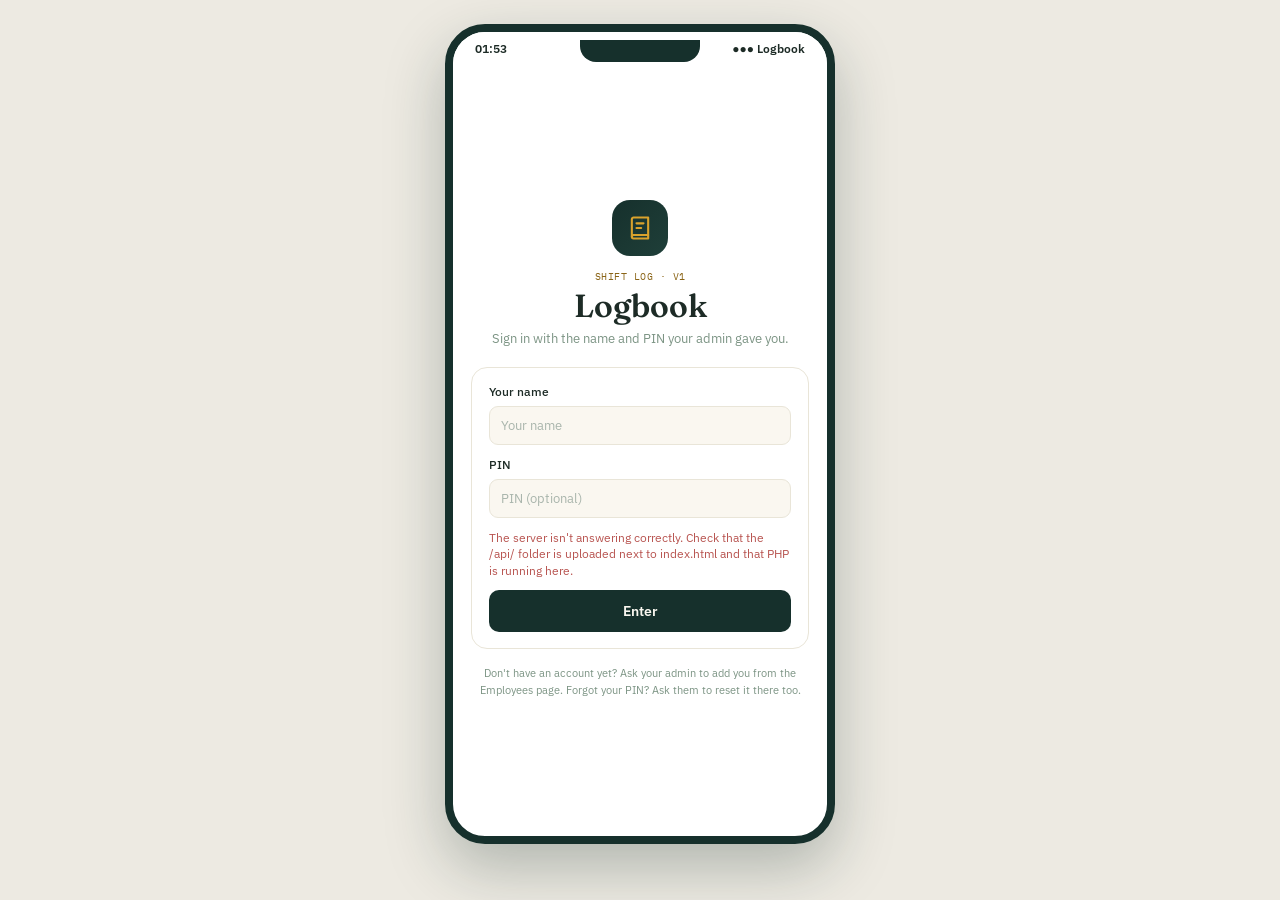
==== commit ee353bb5: "Add files via upload" ====
--- a/index.html
+++ b/index.html
@@ -34,12 +34,13 @@
 
 <link rel="preconnect" href="https://fonts.googleapis.com">
 <link href="https://fonts.googleapis.com/css2?family=Fraunces:opsz,wght@9..144,500;9..144,600;9..144,700&family=IBM+Plex+Sans:wght@400;500;600;700&family=IBM+Plex+Mono:wght@500&display=swap" rel="stylesheet">
-<link rel="stylesheet" href="assets/style.css?v=20">
+<link rel="stylesheet" href="assets/style.css?v=21">
 <link rel="stylesheet" href="assets/pwa.css?v=20">
 </head>
 <body>
 
 <div class="phone" id="app">
+  <div class="notch"></div>
   <div class="statusbar">
     <span id="statusclock">9:41</span>
     <span>●●● Logbook</span>
@@ -129,7 +130,7 @@
   <div class="toast" id="toast" role="status" aria-live="polite"></div>
 </div>
 
-<script src="assets/app.js?v=30"></script>
+<script src="assets/app.js?v=31"></script>
 <script src="assets/pwa.js?v=20" defer></script>
 </body>
 </html>
--- a/assets/style.css
+++ b/assets/style.css
@@ -30,9 +30,10 @@
   --blue-dark:var(--deep);
   --blue-light:var(--deep-2);
 
-  /* Width of the framed app on tablets/desktops. Meridian's own frame is 390px;
-     Logbook's tables need more room, so the same frame is simply wider here. */
-  --frame-w:1040px;
+  /* The framed app on tablets/desktops is Meridian's own phone frame (390 x 820).
+     Wide tables scroll sideways inside it, exactly as they do on a real phone. */
+  --frame-w:390px;
+  --frame-h:820px;
 }
 *{box-sizing:border-box; margin:0; padding:0;}
 html,body{height:100%;}
@@ -68,16 +69,21 @@
   box-shadow:0 24px 60px rgba(22,48,44,0.28);
   overflow:hidden;
   position:relative;
-  height:calc(100vh - 48px);
-  min-height:520px;
+  height:var(--frame-h);
+  max-height:92vh;
   display:flex;
   flex-direction:column;
   flex-shrink:0;
 }
+.notch{
+  position:absolute; top:8px; left:50%; transform:translateX(-50%);
+  width:120px; height:22px; background:var(--deep); border-radius:0 0 16px 16px;
+  z-index:20;
+}
 .statusbar{
   height:34px; flex-shrink:0;
   display:flex; align-items:center; justify-content:space-between;
-  padding:0 26px; font-size:12px; font-weight:600; color:var(--ink);
+  padding:0 22px; font-size:12px; font-weight:600; color:var(--ink);
   background:var(--panel);
 }
 /* ---------- REAL MOBILE / INSTALLED APP: DROP THE FRAME ---------- */
@@ -85,9 +91,10 @@
   body{padding:0; align-items:stretch; height:100vh; height:100dvh; min-height:0;}
   .phone{
     width:100%; max-width:100%;
-    height:auto; min-height:0; flex:1 1 auto;
+    height:auto; max-height:none; min-height:0; flex:1 1 auto;
     border:none; border-radius:0; box-shadow:none;
   }
+  .notch{display:none;}
   .statusbar{display:none;}
 }
 
@@ -98,10 +105,10 @@
   padding:0 18px 18px;
   background:var(--panel);
   position:relative;
+  container-type:inline-size;
 }
 .screen::-webkit-scrollbar{display:none;}
 .screen{scrollbar-width:none;}
-@media (min-width: 720px) and (display-mode: browser){ .screen{padding:0 28px 24px;} }
 
 /* ---------- APP HEADER ---------- */
 .app-header{
@@ -444,7 +451,8 @@
 
 /* ---------- SMALL-SCREEN TABLE HELPERS ---------- */
 .roster-table td:has(> .online-dot){white-space:nowrap;}
-@media (max-width: 480px){
-  /* expanded rows (employee tasks / comment box) stay readable while the table scrolls sideways */
-  .roster-table td.expand > *{position:sticky; left:14px; width:calc(100vw - 66px); max-width:calc(100vw - 66px);}
-}
+/* expanded rows (employee tasks / comment box) stay readable while the table scrolls sideways */
+.roster-table td.expand > *{position:sticky; left:14px; width:calc(100vw - 66px) !important; max-width:354px;}
+@supports (width: 1cqw){
+  .roster-table td.expand > *{width:calc(100cqw - 30px) !important; max-width:none;}
+}
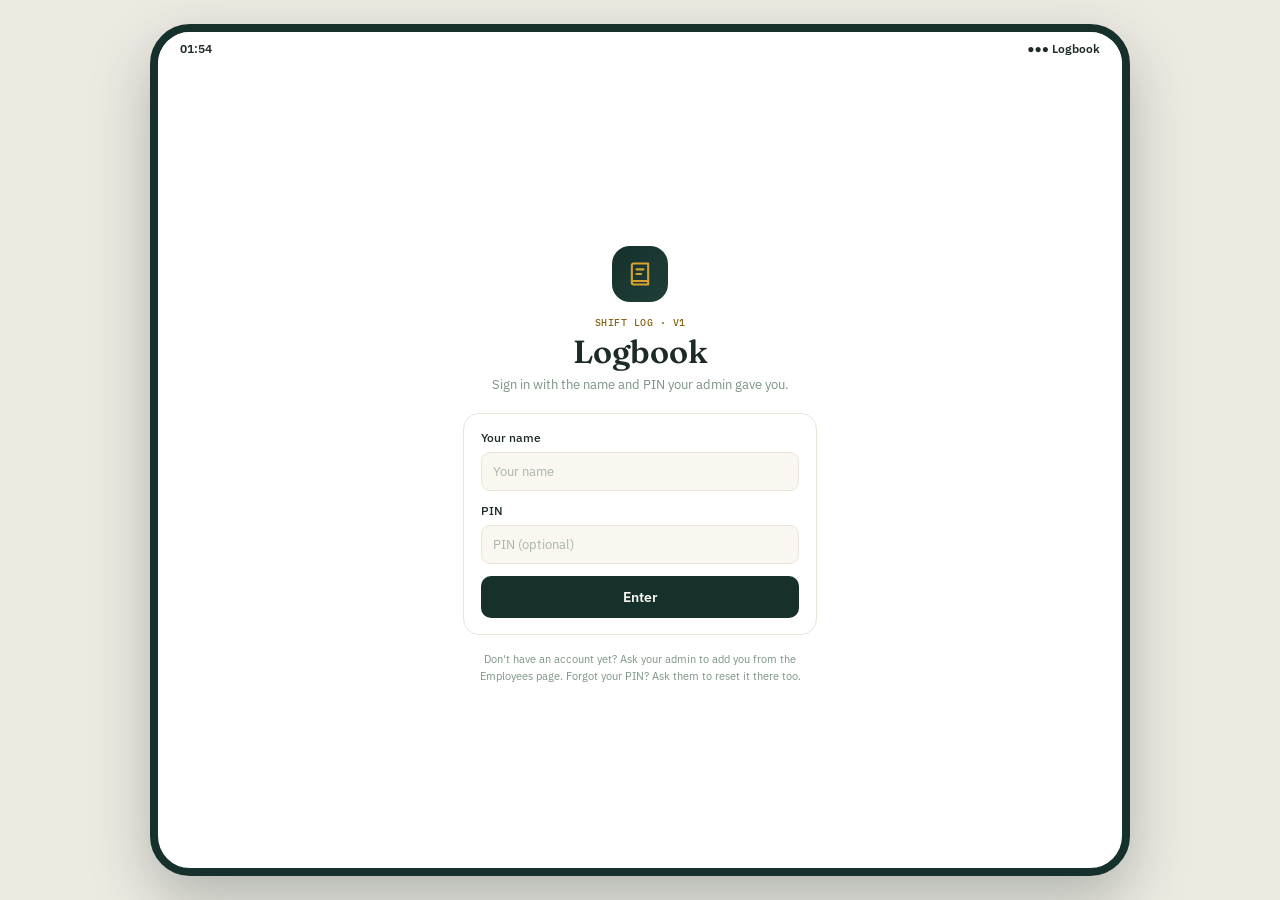
==== commit 1a40b6e6: "Add files via upload" ====
--- a/index.html
+++ b/index.html
@@ -4,6 +4,7 @@
 <meta charset="UTF-8">
 <meta name="viewport" content="width=device-width, initial-scale=1.0, viewport-fit=cover">
 <title>Logbook — Tasks, timed right</title>
+<meta name="description" content="Logbook: assign and track tasks, log progress, clock attendance and run team reports. Installable, works offline.">
 
 <!-- PWA metadata -->
 <link rel="manifest" href="manifest.json">
@@ -32,10 +33,7 @@
 <link rel="apple-touch-startup-image" href="assets/splash/splash-1668x2388.png" media="(device-width: 834px) and (device-height: 1194px) and (-webkit-device-pixel-ratio: 2) and (orientation: portrait)">
 <link rel="apple-touch-startup-image" href="assets/splash/splash-2048x2732.png" media="(device-width: 1024px) and (device-height: 1366px) and (-webkit-device-pixel-ratio: 2) and (orientation: portrait)">
 
-<link rel="preconnect" href="https://fonts.googleapis.com">
-<link href="https://fonts.googleapis.com/css2?family=Fraunces:opsz,wght@9..144,500;9..144,600;9..144,700&family=IBM+Plex+Sans:wght@400;500;600;700&family=IBM+Plex+Mono:wght@500&display=swap" rel="stylesheet">
-<link rel="stylesheet" href="assets/style.css?v=21">
-<link rel="stylesheet" href="assets/pwa.css?v=20">
+<link rel="stylesheet" href="assets/css/style.css">
 </head>
 <body>
 
@@ -130,7 +128,13 @@
   <div class="toast" id="toast" role="status" aria-live="polite"></div>
 </div>
 
-<script src="assets/app.js?v=31"></script>
-<script src="assets/pwa.js?v=20" defer></script>
+<noscript><p style="padding:24px;text-align:center;">Logbook needs JavaScript to run.</p></noscript>
+
+<script src="assets/js/config.js"></script>
+<script src="assets/js/seed-data.js"></script>
+<script src="assets/js/store.js"></script>
+<script src="assets/js/app.js"></script>
+<script src="assets/js/import-excel.js"></script>
+<script src="assets/js/pwa.js" defer></script>
 </body>
 </html>
--- a/assets/css/style.css
+++ b/assets/css/style.css
@@ -0,0 +1,562 @@
+/* LOGBOOK — Meridian design language.
+ * Same tokens, type, cards, rows, badges, forms and bottom tab bar as the
+ * Meridian app; every class below is driven by Logbook's own markup/data. */
+/* ---------- FONTS (bundled, so the app looks the same offline) ---------- */
+@font-face{font-family:'Fraunces'; font-style:normal; font-weight:500; font-display:swap; src:url('../fonts/fraunces-latin-500-normal.woff2') format('woff2');}
+@font-face{font-family:'Fraunces'; font-style:normal; font-weight:600; font-display:swap; src:url('../fonts/fraunces-latin-600-normal.woff2') format('woff2');}
+@font-face{font-family:'Fraunces'; font-style:normal; font-weight:700; font-display:swap; src:url('../fonts/fraunces-latin-700-normal.woff2') format('woff2');}
+@font-face{font-family:'IBM Plex Sans'; font-style:normal; font-weight:400; font-display:swap; src:url('../fonts/ibm-plex-sans-latin-400-normal.woff2') format('woff2');}
+@font-face{font-family:'IBM Plex Sans'; font-style:normal; font-weight:500; font-display:swap; src:url('../fonts/ibm-plex-sans-latin-500-normal.woff2') format('woff2');}
+@font-face{font-family:'IBM Plex Sans'; font-style:normal; font-weight:600; font-display:swap; src:url('../fonts/ibm-plex-sans-latin-600-normal.woff2') format('woff2');}
+@font-face{font-family:'IBM Plex Sans'; font-style:normal; font-weight:700; font-display:swap; src:url('../fonts/ibm-plex-sans-latin-700-normal.woff2') format('woff2');}
+@font-face{font-family:'IBM Plex Mono'; font-style:normal; font-weight:500; font-display:swap; src:url('../fonts/ibm-plex-mono-latin-500-normal.woff2') format('woff2');}
+
+:root{
+  /* ---- Meridian tokens ---- */
+  --ink:#1D2B26;
+  --cream:#FAF7F0;
+  --panel:#FFFFFF;
+  --deep:#16302C;
+  --deep-2:#1F3F39;
+  --sage:#7C9484;
+  --sage-soft:#E4EBE4;
+  --amber:#D9A22C;
+  --amber-soft:#F6E7C4;
+  --line:#E9E5D8;
+  --red:#B85450;
+  --red-soft:#F4DEDD;
+  --ok-ink:#3C5A48;
+  --warn-ink:#8A6417;
+
+  /* ---- names the app script already uses inline, mapped onto the tokens ---- */
+  --bg:var(--panel);
+  --panel-2:var(--cream);
+  --text:var(--ink);
+  --muted:var(--sage);
+  --rust:var(--red);
+  --teal:var(--ok-ink);
+  --steel:#5E7568;
+  --blue:var(--deep);
+  --blue-dark:var(--deep);
+  --blue-light:var(--deep-2);
+
+  /* Framed app (Meridian's device frame). Phones drop the frame entirely; the frame
+     widens on tablets and desktops so tables and task cards use the space. */
+  --frame-w:390px;
+  --frame-h:820px;
+}
+*{box-sizing:border-box; margin:0; padding:0;}
+html,body{height:100%;}
+body{
+  font-family:'IBM Plex Sans', sans-serif;
+  background:#EDEAE2;
+  color:var(--ink);
+  -webkit-font-smoothing:antialiased;
+  display:flex;
+  flex-direction:column;
+  align-items:center;
+  justify-content:flex-start;
+  padding:24px 0;
+  min-height:100vh;
+  font-size:13px;
+  line-height:1.45;
+}
+::selection{background:var(--amber-soft); color:var(--deep);}
+h1,h2,h3,h4,.display{font-family:'Fraunces', serif; font-weight:600; letter-spacing:0; text-transform:none;}
+.mono{font-family:'IBM Plex Mono', monospace; font-weight:500;}
+button{font-family:inherit; cursor:pointer; color:inherit;}
+input,select,textarea{font-family:inherit;}
+b{font-weight:600;}
+.sr-only{position:absolute; width:1px; height:1px; overflow:hidden; clip:rect(0 0 0 0); white-space:nowrap;}
+
+/* ---------- FRAME ---------- */
+.phone{
+  width:var(--frame-w);
+  max-width:94vw;
+  background:var(--panel);
+  border-radius:40px;
+  border:8px solid var(--deep);
+  box-shadow:0 24px 60px rgba(22,48,44,0.28);
+  overflow:hidden;
+  position:relative;
+  height:var(--frame-h);
+  max-height:92vh;
+  display:flex;
+  flex-direction:column;
+  flex-shrink:0;
+}
+.notch{
+  position:absolute; top:8px; left:50%; transform:translateX(-50%);
+  width:120px; height:22px; background:var(--deep); border-radius:0 0 16px 16px;
+  z-index:20;
+}
+.statusbar{
+  height:34px; flex-shrink:0;
+  display:flex; align-items:center; justify-content:space-between;
+  padding:0 22px; font-size:12px; font-weight:600; color:var(--ink);
+  background:var(--panel);
+}
+/* ---------- REAL MOBILE / INSTALLED APP: DROP THE FRAME ---------- */
+@media (max-width: 480px), (display-mode: standalone) {
+  body{padding:0; align-items:stretch; height:100vh; height:100dvh; min-height:0;}
+  .phone{
+    width:100%; max-width:100%;
+    height:auto; max-height:none; min-height:0; flex:1 1 auto;
+    border:none; border-radius:0; box-shadow:none;
+  }
+  .notch{display:none;}
+  .statusbar{display:none;}
+}
+
+#mainScreen{flex:1; min-height:0;}
+.main-wrap{height:100%; display:flex; flex-direction:column;}
+.screen{
+  flex:1; overflow-y:auto; -webkit-overflow-scrolling:touch;
+  padding:0 18px 18px;
+  background:var(--panel);
+  position:relative;
+  container-type:inline-size;
+}
+.screen::-webkit-scrollbar{display:none;}
+.screen{scrollbar-width:none;}
+
+/* ---------- TABLET (framed, wider) ---------- */
+@media (min-width: 600px) and (display-mode: browser){
+  :root{--frame-w:560px; --frame-h:calc(100vh - 48px);}
+  .phone{max-height:none; min-height:560px;}
+  .notch{display:none;}
+  .screen{padding:0 24px 22px;}
+}
+/* ---------- DESKTOP (framed, widest) ---------- */
+@media (min-width: 1024px) and (display-mode: browser){
+  :root{--frame-w:980px;}
+  .screen{padding:0 32px 26px;}
+  .stat-strip{flex-wrap:wrap; overflow:visible;}
+  .login-inner{max-width:380px;}
+}
+/* installed app on a large screen: no frame, but keep content at a readable width */
+@media (min-width: 900px) and (display-mode: standalone){
+  .app-header, #mainContent, .tabbar{width:100%; max-width:980px; margin-left:auto; margin-right:auto;}
+  .tabbar{max-width:none;}
+}
+
+/* ---------- APP HEADER ---------- */
+.app-header{
+  display:flex; justify-content:space-between; align-items:center; gap:12px;
+  padding:6px 2px 16px;
+}
+.app-header .greet{min-width:0;}
+.app-header .greet p{font-size:11px; color:var(--sage); font-weight:500;}
+.app-header .greet h1{font-size:21px; font-weight:600; margin-top:1px; overflow-wrap:anywhere;}
+.kicker-back{
+  background:none; border:none; padding:0; font-size:11px; font-weight:600; color:var(--sage);
+  display:inline-flex; align-items:center; gap:3px;
+}
+.kicker-back:hover{color:var(--deep);}
+.kicker-back svg{width:12px; height:12px;}
+.header-actions{display:flex; align-items:center; gap:10px; flex-shrink:0;}
+.avatar{
+  width:36px; height:36px; border-radius:50%; border:none;
+  background:var(--amber-soft);
+  display:flex; align-items:center; justify-content:center;
+  font-family:'Fraunces', serif; font-weight:600; color:var(--deep); font-size:13px;
+  flex-shrink:0;
+}
+.bell-btn{
+  position:relative; width:36px; height:36px; border-radius:50%;
+  border:1px solid var(--line); background:var(--cream); color:var(--deep);
+  display:flex; align-items:center; justify-content:center;
+}
+.bell-btn svg{width:18px; height:18px;}
+.bell-badge{
+  position:absolute; top:-4px; right:-4px; background:var(--red); color:#fff;
+  font-size:9px; font-weight:700; border-radius:9px; padding:1px 4px; min-width:16px; text-align:center;
+  border:2px solid var(--panel);
+}
+
+/* ---------- NOTIFICATIONS ---------- */
+.notif-panel{
+  position:absolute; right:18px; top:52px; width:320px; max-width:calc(100% - 36px);
+  background:var(--panel); border:1px solid var(--line); border-radius:16px;
+  box-shadow:0 14px 34px rgba(22,48,44,0.18); z-index:60; max-height:400px; overflow-y:auto;
+}
+.notif-panel-head{display:flex; justify-content:space-between; align-items:center; padding:13px 16px 9px;}
+.notif-panel-head span{font-family:'Fraunces', serif; font-size:15px; font-weight:600;}
+.notif-item{padding:10px 16px; border-top:1px solid var(--line); font-size:12.5px;}
+.notif-item.unread{background:var(--cream); font-weight:500;}
+.notif-item .ts{color:var(--sage); font-size:10.5px; margin-top:3px;}
+
+#mainContent{animation:fade .18s ease;}
+@keyframes fade{from{opacity:0; transform:translateY(4px);} to{opacity:1; transform:translateY(0);}}
+
+/* ---------- SIGN IN ---------- */
+.login-screen{
+  flex:1; min-height:0; overflow-y:auto; display:flex; flex-direction:column; align-items:center; justify-content:center;
+  padding:28px 18px;
+}
+.login-inner{width:100%; max-width:354px; text-align:center;}
+.login-badge{
+  width:56px; height:56px; border-radius:18px; margin:0 auto 14px;
+  background:linear-gradient(135deg, var(--deep) 0%, var(--deep-2) 100%); color:var(--amber);
+  display:flex; align-items:center; justify-content:center;
+}
+.login-badge svg{width:28px; height:28px;}
+.login-mark{font-family:'IBM Plex Mono', monospace; font-size:10px; letter-spacing:0.5px; color:var(--warn-ink); margin-bottom:4px;}
+.login-title{font-size:32px; font-weight:600; line-height:1.1;}
+.login-sub{color:var(--sage); font-size:12.5px; margin:6px auto 20px; max-width:300px;}
+.login-card{text-align:left;}
+#loginError{display:block; margin:0 0 10px; min-height:0;}
+#loginError:empty{display:none;}
+
+/* ---------- HERO (clock in / out) ---------- */
+.hero{
+  background:linear-gradient(135deg, var(--deep) 0%, var(--deep-2) 100%);
+  border-radius:20px;
+  padding:20px;
+  color:var(--cream);
+  margin-bottom:16px;
+  position:relative;
+  overflow:hidden;
+}
+.hero::after{
+  content:""; position:absolute; right:-30px; top:-30px;
+  width:120px; height:120px; border-radius:50%;
+  border:1px solid rgba(217,162,44,0.25);
+}
+.hero .label{font-family:'IBM Plex Mono', monospace; font-size:10px; letter-spacing:0.5px; color:var(--amber); margin-bottom:6px;}
+.hero .time{font-family:'Fraunces', serif; font-size:32px; font-weight:600; font-variant-numeric:tabular-nums;}
+.hero .sub{font-size:12px; color:rgba(250,247,240,0.6); margin-top:4px; margin-bottom:16px;}
+.checkin-btn{
+  width:100%; background:var(--amber); color:var(--deep); border:none;
+  padding:13px; border-radius:12px; font-weight:600; font-size:14px; cursor:pointer;
+  z-index:1; position:relative;
+}
+.checkin-btn.checked{background:transparent; color:var(--amber); border:1px solid var(--amber);}
+
+/* ---------- STAT STRIP ---------- */
+.stat-strip{display:flex; gap:10px; margin-bottom:16px; overflow-x:auto;}
+.stat-strip::-webkit-scrollbar{display:none;}
+.stat-strip{scrollbar-width:none;}
+.stat-box{
+  flex:1 0 auto; min-width:98px;
+  border:1px solid var(--line); border-radius:14px; padding:12px 14px;
+}
+.stat-box .num{font-family:'Fraunces', serif; font-size:20px; font-weight:600; color:var(--ink);}
+.stat-box .lbl{font-size:10.5px; color:var(--sage); margin-top:2px;}
+
+/* ---------- CARDS ---------- */
+.card, .form-card, .task, .status-row, .emp-row{
+  border:1px solid var(--line); border-radius:16px; padding:16px 17px; margin-bottom:14px;
+  background:var(--panel);
+}
+.card h3, .form-card h3{
+  font-size:15px; font-weight:600;
+  margin-bottom:10px; display:flex; justify-content:space-between; align-items:center; gap:10px;
+}
+.section-head{
+  display:flex; align-items:center; justify-content:space-between; gap:10px; flex-wrap:wrap;
+  margin:6px 2px 10px;
+}
+.section-head h2{font-size:15px !important; font-weight:600;}
+.section-head .count{font-size:11px; color:var(--sage); font-weight:500;}
+.lede{color:var(--sage); font-size:12px; line-height:1.6; margin:-2px 2px 14px;}
+.footnote{font-size:10.5px; color:var(--sage); line-height:1.6; padding:2px 2px 4px;}
+.toolbar{display:flex; gap:8px; flex-wrap:wrap; align-items:center;}
+
+/* ---------- ROWS (Meridian row-item) ---------- */
+.row-item{
+  display:flex; justify-content:space-between; align-items:center; gap:10px;
+  padding:9px 0; border-bottom:1px solid var(--line); font-size:13px;
+}
+.row-item:last-child{border-bottom:none;}
+.pname{font-weight:500;}
+.psub{color:var(--sage); font-size:11.5px; margin-top:1px;}
+.mini-row{display:flex; justify-content:space-between; gap:12px; font-size:12px; padding:5px 0; color:var(--ink);}
+.mini-row span:first-child{color:var(--sage); flex-shrink:0;}
+.mini-row span:last-child{text-align:right;}
+button.row-item{width:100%; background:none; border:none; border-bottom:1px solid var(--line); text-align:left; font-family:inherit;}
+button.row-item:last-child{border-bottom:none;}
+.row-lead{display:flex; align-items:center; gap:12px; min-width:0;}
+.row-icon{
+  width:34px; height:34px; border-radius:11px; background:var(--sage-soft); color:var(--deep);
+  display:flex; align-items:center; justify-content:center; flex-shrink:0;
+}
+.row-icon svg{width:18px; height:18px;}
+.row-chev{color:var(--sage); flex-shrink:0; display:flex;}
+.row-chev svg{width:15px; height:15px;}
+.row-item.danger .pname{color:var(--red);}
+.row-item.danger .row-icon{background:var(--red-soft); color:var(--red);}
+
+/* ---------- BADGES ---------- */
+.badge{
+  font-size:10.5px; font-weight:600; padding:4px 9px; border-radius:20px; white-space:nowrap;
+  display:inline-flex; align-items:center; gap:5px;
+}
+.badge svg{width:11px; height:11px;}
+.badge.ok, .badge.completed{background:var(--sage-soft); color:var(--ok-ink);}
+.badge.pending, .badge.in_progress, .badge.stale{background:var(--amber-soft); color:var(--warn-ink);}
+.badge.no, .badge.overdue{background:var(--red-soft); color:var(--red);}
+.badge.open, .badge.repeat{background:var(--cream); color:var(--deep); border:1px solid var(--line);}
+.admin-badge{
+  font-size:10px; font-weight:600; padding:3px 8px; border-radius:20px;
+  background:var(--amber-soft); color:var(--warn-ink); display:inline-block; vertical-align:1px;
+}
+.admin-badge.role{background:var(--sage-soft); color:var(--ok-ink);}
+.swatch{width:9px; height:9px; border-radius:50%; display:inline-block; flex-shrink:0;}
+.status-select{
+  width:auto !important; max-width:180px;
+  border:1px solid var(--line); border-radius:20px !important;
+  padding:4px 9px !important; font-size:10.5px !important; font-weight:600;
+}
+
+/* ---------- TASK CARD ---------- */
+.task-top{display:flex; justify-content:space-between; gap:14px; align-items:flex-start;}
+.task-title{font-size:14px; font-weight:600; margin-bottom:6px; overflow-wrap:anywhere;}
+.task-meta{font-size:11.5px; color:var(--sage); display:flex; gap:6px 8px; flex-wrap:wrap; align-items:center;}
+.task-meta b{color:var(--ink); font-weight:500;}
+.task-meta .sep{opacity:0.5;}
+.task-meta .mono{font-size:11px;}
+.task-desc{font-size:12.5px; color:var(--steel); margin-top:9px; overflow-wrap:anywhere; white-space:pre-line;}
+.task .task{margin-bottom:10px;}
+.gauge{position:relative; width:44px; height:44px; flex-shrink:0;}
+.gauge svg{transform:rotate(-90deg);}
+.gauge-val{
+  position:absolute; inset:0; display:flex; align-items:center; justify-content:center;
+  font-family:'IBM Plex Mono', monospace; font-size:10.5px; font-weight:500;
+}
+.progress-track{background:var(--sage-soft); border-radius:5px; height:6px; margin-top:12px; overflow:hidden;}
+.progress-fill{height:100%; background:var(--amber); border-radius:5px; transition:width .3s;}
+.task-actions{display:flex; gap:8px; margin-top:12px; flex-wrap:wrap;}
+
+/* ---------- BUTTONS ---------- */
+.btn-primary, .btn-amber, .btn-blue{
+  background:var(--deep); color:var(--cream); border:none;
+  padding:12px 16px; border-radius:10px; font-weight:600; font-size:13.5px; cursor:pointer;
+  display:inline-flex; align-items:center; justify-content:center; gap:7px; white-space:nowrap;
+}
+.btn-primary, .btn-amber{width:100%;}
+.btn-primary svg, .btn-amber svg, .btn-blue svg{width:16px; height:16px;}
+.btn-primary:hover, .btn-amber:hover, .btn-blue:hover{background:var(--deep-2);}
+.btn-primary:disabled, .btn-amber:disabled, .btn-blue:disabled, .btn-sm:disabled{opacity:0.45; cursor:default;}
+.btn-blue-outline{background:var(--cream); color:var(--deep); border:1px solid var(--line);}
+.btn-blue-outline:hover{background:var(--sage-soft);}
+.btn-blue-sm{padding:6px 11px; border-radius:8px; font-size:11.5px;}
+.btn-sm{
+  font-size:11.5px; color:var(--deep); border:1px solid var(--line); padding:6px 10px;
+  border-radius:8px; background:var(--cream); font-weight:600; white-space:nowrap;
+  display:inline-flex; align-items:center; justify-content:center; gap:5px; flex:0 0 auto !important; min-width:0 !important;
+}
+.btn-sm svg{width:13px; height:13px;}
+.btn-sm:hover{border-color:var(--sage);}
+.btn-sm.primary{background:var(--deep); color:var(--cream); border-color:var(--deep);}
+.btn-sm.done{background:var(--sage-soft); color:var(--ok-ink); border-color:var(--sage-soft);}
+.btn-sm.danger{color:var(--red); border-color:#E9C9C7; background:var(--panel);}
+.btn-sm.danger:hover{border-color:var(--red);}
+.report-toolbar{display:flex; gap:8px; flex-wrap:wrap; margin-top:14px;}
+
+/* ---------- FORMS ---------- */
+.field{margin-bottom:12px;}
+.field label, .field-label{font-size:11.5px; font-weight:500; display:block; margin-bottom:5px; color:var(--ink);}
+input[type=text], input[type=password], input[type=number], input[type=date], textarea, select{
+  width:100%; border:1px solid var(--line); border-radius:9px; padding:10px 11px;
+  font-family:'IBM Plex Sans', sans-serif; font-size:13px; background:var(--cream); color:var(--ink);
+}
+textarea{resize:vertical; min-height:60px;}
+input::placeholder, textarea::placeholder{color:#A9B5AC;}
+input[type=checkbox]{width:auto; accent-color:var(--deep);}
+input[type=color]{
+  -webkit-appearance:none; appearance:none; width:42px; height:40px; padding:3px; flex:0 0 42px !important; min-width:0 !important;
+  background:var(--cream); border:1px solid var(--line); border-radius:9px; cursor:pointer;
+}
+input[type=color]::-webkit-color-swatch-wrapper{padding:0;}
+input[type=color]::-webkit-color-swatch{border:none; border-radius:6px;}
+.form-row{display:flex; gap:10px; margin-bottom:12px; flex-wrap:wrap; align-items:flex-end;}
+.form-row > *{flex:1; min-width:120px;}
+.check-label{display:flex; align-items:center; gap:7px; font-size:12px; color:var(--steel); cursor:pointer;}
+.assign-toggle{display:flex; gap:4px; margin-bottom:14px; background:var(--cream); border:1px solid var(--line); border-radius:12px; padding:4px;}
+.assign-toggle button{
+  flex:1; padding:9px; border-radius:9px; border:none; background:transparent;
+  color:var(--sage); font-size:12.5px; font-weight:600;
+}
+.assign-toggle button.active{background:var(--deep); color:var(--cream);}
+.assign-toggle button:disabled{opacity:0.45; cursor:default;}
+.self-assign-note{
+  font-size:12px; color:var(--ok-ink); background:var(--sage-soft);
+  border-radius:9px; padding:10px 11px; align-self:stretch;
+}
+.update-form{margin-top:12px; padding-top:12px; border-top:1px dashed var(--line); display:none;}
+.update-form.show{display:block;}
+.error-text{color:var(--red); font-size:11.5px; margin-top:6px; display:none;}
+.form-msg{margin-top:10px; font-size:12px; color:var(--ok-ink); background:var(--sage-soft); padding:8px 11px; border-radius:9px;}
+.form-msg.error{background:var(--red-soft); color:var(--red);}
+.file-input{font-size:12px; max-width:100%; color:var(--steel);}
+.file-input::file-selector-button{
+  font-family:inherit; font-size:11.5px; font-weight:600; color:var(--deep); background:var(--cream);
+  border:1px solid var(--line); border-radius:8px; padding:6px 10px; margin-right:8px; cursor:pointer;
+}
+
+/* ---------- ACTIVITY LOG ---------- */
+.log-list{margin-top:12px; padding-top:8px; border-top:1px dashed var(--line);}
+.log-entry{display:flex; gap:10px; font-size:11.5px; color:var(--steel); padding:5px 0; align-items:baseline;}
+.log-entry .ts{font-family:'IBM Plex Mono', monospace; font-size:10.5px; color:var(--sage); flex-shrink:0;}
+.log-link{background:none; border:none; color:var(--sage); font-size:11px; font-weight:500; text-decoration:underline; text-underline-offset:2px; padding:0; white-space:nowrap;}
+.log-link:hover{color:var(--deep);}
+.log-link.danger:hover{color:var(--red);}
+.log-entry-edit{background:var(--cream); border-radius:12px; padding:12px; margin:6px 0;}
+
+/* ---------- TABLES ---------- */
+.table-card{border:1px solid var(--line); border-radius:16px; overflow-x:auto; margin-bottom:14px; background:var(--panel);}
+.roster-table{width:100%; border-collapse:collapse;}
+.roster-table th{
+  text-align:left; font-size:10.5px; color:var(--sage); font-weight:600; white-space:nowrap;
+  padding:11px 12px 9px; border-bottom:1px solid var(--line); background:var(--cream);
+}
+.roster-table td{padding:10px 12px; border-bottom:1px solid var(--line); font-size:12.5px; vertical-align:middle;}
+.roster-table td.mono{font-size:11.5px; white-space:nowrap;}
+.roster-table tr:last-child td{border-bottom:none;}
+.roster-table a{color:var(--deep); font-weight:500;}
+.roster-table td.expand{background:var(--cream); padding:14px;}
+.name-cell{font-weight:500; white-space:nowrap;}
+.row-actions{display:flex; gap:6px; flex-wrap:nowrap;}
+.mini-bar-track{background:var(--sage-soft); border-radius:5px; height:6px; width:80px; overflow:hidden;}
+.mini-bar-fill{height:100%; border-radius:5px;}
+
+/* ---------- LISTS: statuses of people / departments ---------- */
+.status-row, .emp-row{display:flex; align-items:center; gap:12px; padding:12px 14px; margin-bottom:10px; flex-wrap:wrap;}
+.status-row .st-name{flex:1; font-weight:500; font-size:13px;}
+.sub-row{display:flex; align-items:center; gap:10px; padding:8px 11px; background:var(--cream); border-radius:10px;}
+.emp-row .emp-main{flex:1; min-width:140px;}
+.emp-row .emp-name{font-weight:500; font-size:13px;}
+.emp-row .emp-meta{font-size:11.5px; color:var(--sage); margin-top:1px;}
+.online-dot{width:8px; height:8px; border-radius:50%; display:inline-block; margin-right:6px; flex-shrink:0;}
+.online-dot.on{background:#4E8A65; box-shadow:0 0 0 3px var(--sage-soft);}
+.online-dot.off{background:#C9CFC8;}
+.gps-note{font-size:10.5px; color:var(--sage); text-align:center; margin-top:8px;}
+
+/* ---------- REPORTS ---------- */
+.report-detail-head{
+  display:flex; align-items:center; justify-content:space-between; flex-wrap:wrap; gap:10px;
+  padding-bottom:12px; margin-bottom:4px; border-bottom:1px solid var(--line);
+}
+.report-detail-head h3{margin:0;}
+.report-detail-head .count{font-size:11px; color:var(--sage);}
+.chart-title{margin:14px 0 10px; font-family:'IBM Plex Sans', sans-serif; font-size:11.5px; color:var(--sage); font-weight:500;}
+.period-chips{display:flex; gap:8px; flex-wrap:wrap; margin-bottom:12px;}
+
+/* ---------- EMPTY / LOADING ---------- */
+.empty{text-align:center; padding:18px 6px; color:var(--sage); font-size:12.5px;}
+.empty .em-mark{font-family:'IBM Plex Mono', monospace; color:var(--warn-ink); font-size:10px; letter-spacing:0.5px; margin-bottom:6px;}
+.loading-note{color:var(--sage); font-size:12.5px; text-align:center; padding:40px;}
+
+/* ---------- BOTTOM NAV ---------- */
+.tabbar{
+  flex-shrink:0;
+  display:flex; justify-content:center;
+  border-top:1px solid var(--line);
+  background:var(--panel);
+  padding:8px 4px calc(10px + env(safe-area-inset-bottom, 8px));
+}
+.tab{
+  flex:1; max-width:112px; display:flex; flex-direction:column; align-items:center; gap:4px;
+  border:none; background:none; cursor:pointer; color:var(--sage);
+  padding:4px 0; min-width:0;
+}
+.tab.active{color:var(--deep);}
+.tab svg{width:20px; height:20px;}
+.tab span{font-size:9.5px; font-weight:600; white-space:nowrap;}
+
+/* ---------- TOAST ---------- */
+.toast{
+  position:absolute; bottom:calc(78px + env(safe-area-inset-bottom, 0px)); left:50%; transform:translateX(-50%);
+  background:var(--deep); color:var(--cream); max-width:calc(100% - 36px);
+  padding:10px 16px; border-radius:12px; font-size:12.5px; font-weight:500; opacity:0; pointer-events:none;
+  transition:opacity .25s, transform .25s; z-index:80; text-align:center;
+  box-shadow:0 10px 26px rgba(22,48,44,0.28);
+}
+.toast.show{opacity:1; transform:translateX(-50%) translateY(-6px);}
+.toast.error{background:var(--red); color:#fff;}
+
+/* ---------- ACCESSIBILITY / STATES ---------- */
+a:focus-visible, button:focus-visible, select:focus-visible, input:focus-visible, textarea:focus-visible{
+  outline:2px solid var(--amber); outline-offset:2px; border-radius:6px;
+}
+input:focus, select:focus, textarea:focus{outline:none; border-color:var(--sage);}
+@media (prefers-reduced-motion: reduce){
+  #mainContent{animation:none;}
+  .toast, .progress-fill{transition:none;}
+}
+
+/* ---------- SMALL-SCREEN TABLE HELPERS ---------- */
+.roster-table td:has(> .online-dot){white-space:nowrap;}
+/* expanded rows (employee tasks / comment box) stay readable while the table scrolls sideways */
+.roster-table td.expand > *{position:sticky; left:14px; width:calc(100vw - 66px) !important; max-width:354px;}
+@supports (width: 1cqw){
+  .roster-table td.expand > *{width:calc(100cqw - 30px) !important; max-width:none;}
+}
+
+/* =====================================================================
+   PWA LAYER — install/update cards, online/offline strip, touch polish
+   ===================================================================== */
+/* ---- install / standalone polish ---- */
+html{-webkit-text-size-adjust:100%;text-size-adjust:100%;}
+button,.tab,select,input[type="checkbox"],input[type="radio"]{touch-action:manipulation;} /* no 300 ms tap delay */
+button{-webkit-tap-highlight-color:rgba(217,162,44,.18);}
+
+/* keep content clear of notches / rounded corners when the frame is dropped
+   (only has an effect because index.html sets viewport-fit=cover) */
+@media (max-width:480px), (display-mode:standalone){
+  .phone{padding-left:env(safe-area-inset-left);padding-right:env(safe-area-inset-right);}
+  .screen,.login-screen{padding-top:calc(10px + env(safe-area-inset-top));}
+}
+
+/* ---- touch devices: bigger hit targets, no iOS focus-zoom ---- */
+@media (pointer:coarse){
+  .btn-sm{padding:8px 12px;}
+  .log-link{padding:6px 2px;}
+  input:not([type="checkbox"]):not([type="radio"]):not([type="color"]),select,textarea{font-size:16px;}
+  .status-select{font-size:12px !important;}
+}
+
+/* ---- online/offline strip (first child of <body>) ---- */
+.pwa-status{
+  display:none;align-self:stretch;flex-shrink:0;
+  height:32px;line-height:32px;padding:0 12px;text-align:center;
+  font-size:12px;font-weight:600;
+  padding-top:env(safe-area-inset-top);box-sizing:content-box;
+}
+.pwa-status.show{display:block;}
+.pwa-status.offline{background:var(--red,#B85450);color:#fff;}
+.pwa-status.online{background:var(--sage-soft,#E4EBE4);color:#3C5A48;}
+@media (min-width:481px) and (display-mode:browser){
+  .pwa-status{position:fixed;top:0;left:0;right:0;z-index:100;}
+}
+
+/* ---- install / update cards ---- */
+.pwa-dock{
+  position:fixed;left:0;right:0;bottom:calc(76px + env(safe-area-inset-bottom));z-index:45;
+  display:flex;flex-direction:column;align-items:center;gap:8px;
+  padding:0 14px;pointer-events:none;
+}
+.pwa-card{
+  pointer-events:auto;width:100%;max-width:420px;
+  display:flex;align-items:center;justify-content:space-between;gap:12px;flex-wrap:wrap;
+  background:var(--panel,#FFFFFF);border:1px solid var(--line,#E9E5D8);border-radius:16px;
+  padding:13px 15px;color:var(--ink,#1D2B26);font-size:13px;
+  box-shadow:0 14px 34px rgba(22,48,44,.2);
+}
+.pwa-card-text{display:flex;flex-direction:column;gap:2px;flex:1;min-width:180px;}
+.pwa-card-text b{font-family:'Fraunces',serif;font-size:15px;font-weight:600;}
+.pwa-card-text span{color:var(--sage,#7C9484);font-size:11.5px;line-height:1.4;}
+.pwa-card-text span b{font-family:inherit;font-size:inherit;color:var(--ink,#1D2B26);}
+.pwa-card-actions{display:flex;gap:8px;margin-left:auto;}
+.pwa-btn{
+  background:var(--deep,#16302C);color:var(--cream,#FAF7F0);border:none;border-radius:10px;
+  padding:9px 16px;font-size:12.5px;font-weight:600;min-height:38px;
+}
+.pwa-btn:disabled{opacity:.6;}
+.pwa-btn-ghost{background:var(--cream,#FAF7F0);color:var(--deep,#16302C);border:1px solid var(--line,#E9E5D8);}
+.pwa-btn:focus-visible{outline:2px solid var(--amber,#D9A22C);outline-offset:2px;}
+
+/* ---- installed (standalone) window ---- */
+html.pwa-standalone body{overscroll-behavior-y:none;}
+@media print{ .pwa-status,.pwa-dock{display:none !important;} }
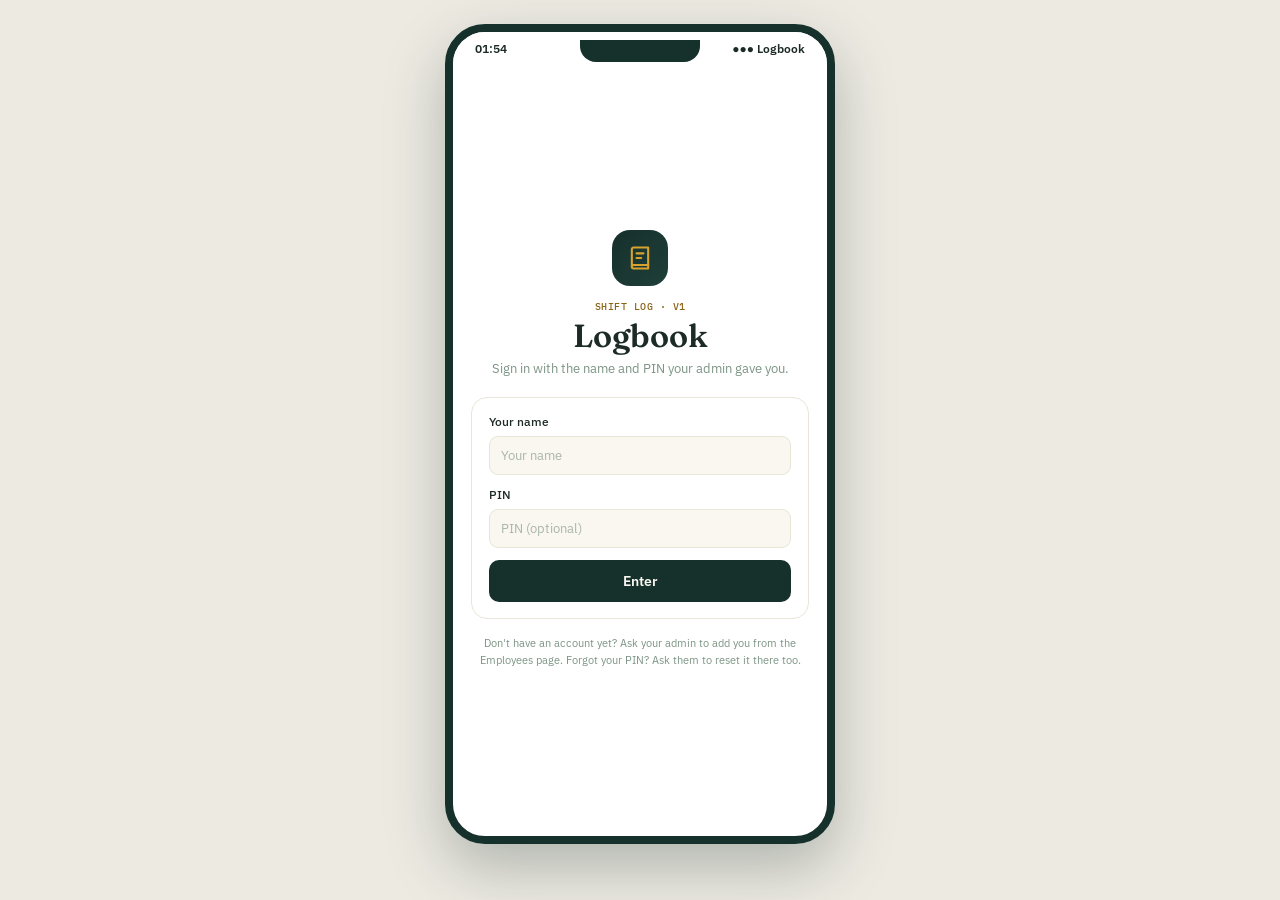
==== commit d40d6716: "Add files via upload" ====
--- a/index.html
+++ b/index.html
@@ -80,6 +80,9 @@
             <h1 id="pageTitle">Logbook</h1>
           </div>
           <div class="header-actions">
+            <button class="bell-btn" id="salesReportBtn" onclick="backToSalesReport()" aria-label="Back to Sales Report" title="Back to Sales Report" style="display:none;">
+              <svg viewBox="0 0 24 24" fill="none" stroke="currentColor" stroke-width="1.8" stroke-linecap="round" stroke-linejoin="round" aria-hidden="true"><path d="M10 7H6a2 2 0 0 0-2 2v9a2 2 0 0 0 2 2h9a2 2 0 0 0 2-2v-4"/><path d="M14 4h6v6M20 4l-9 9"/></svg>
+            </button>
             <button class="bell-btn" id="bellBtn" onclick="toggleNotifPanel()" aria-label="Notifications">
               <svg viewBox="0 0 24 24" fill="none" stroke="currentColor" stroke-width="1.8" stroke-linecap="round" stroke-linejoin="round" aria-hidden="true"><path d="M6 16V11a6 6 0 1 1 12 0v5l1.5 2.5h-15z"/><path d="M10 21h4"/></svg>
               <span class="bell-badge" id="bellBadge" style="display:none;">0</span>
--- a/assets/css/style.css
+++ b/assets/css/style.css
@@ -40,8 +40,8 @@
   --blue-dark:var(--deep);
   --blue-light:var(--deep-2);
 
-  /* Framed app (Meridian's device frame). Phones drop the frame entirely; the frame
-     widens on tablets and desktops so tables and task cards use the space. */
+  /* Mobile-first: phones show the app full screen; tablets and desktops show the same
+     phone layout inside Meridian's device frame (390 x 820). */
   --frame-w:390px;
   --frame-h:820px;
 }
@@ -120,23 +120,9 @@
 .screen::-webkit-scrollbar{display:none;}
 .screen{scrollbar-width:none;}
 
-/* ---------- TABLET (framed, wider) ---------- */
-@media (min-width: 600px) and (display-mode: browser){
-  :root{--frame-w:560px; --frame-h:calc(100vh - 48px);}
-  .phone{max-height:none; min-height:560px;}
-  .notch{display:none;}
-  .screen{padding:0 24px 22px;}
-}
-/* ---------- DESKTOP (framed, widest) ---------- */
-@media (min-width: 1024px) and (display-mode: browser){
-  :root{--frame-w:980px;}
-  .screen{padding:0 32px 26px;}
-  .stat-strip{flex-wrap:wrap; overflow:visible;}
-  .login-inner{max-width:380px;}
-}
-/* installed app on a large screen: no frame, but keep content at a readable width */
+/* installed app on a large screen: no frame, but keep the phone-width column */
 @media (min-width: 900px) and (display-mode: standalone){
-  .app-header, #mainContent, .tabbar{width:100%; max-width:980px; margin-left:auto; margin-right:auto;}
+  .app-header, #mainContent, .tabbar{width:100%; max-width:480px; margin-left:auto; margin-right:auto;}
   .tabbar{max-width:none;}
 }
 
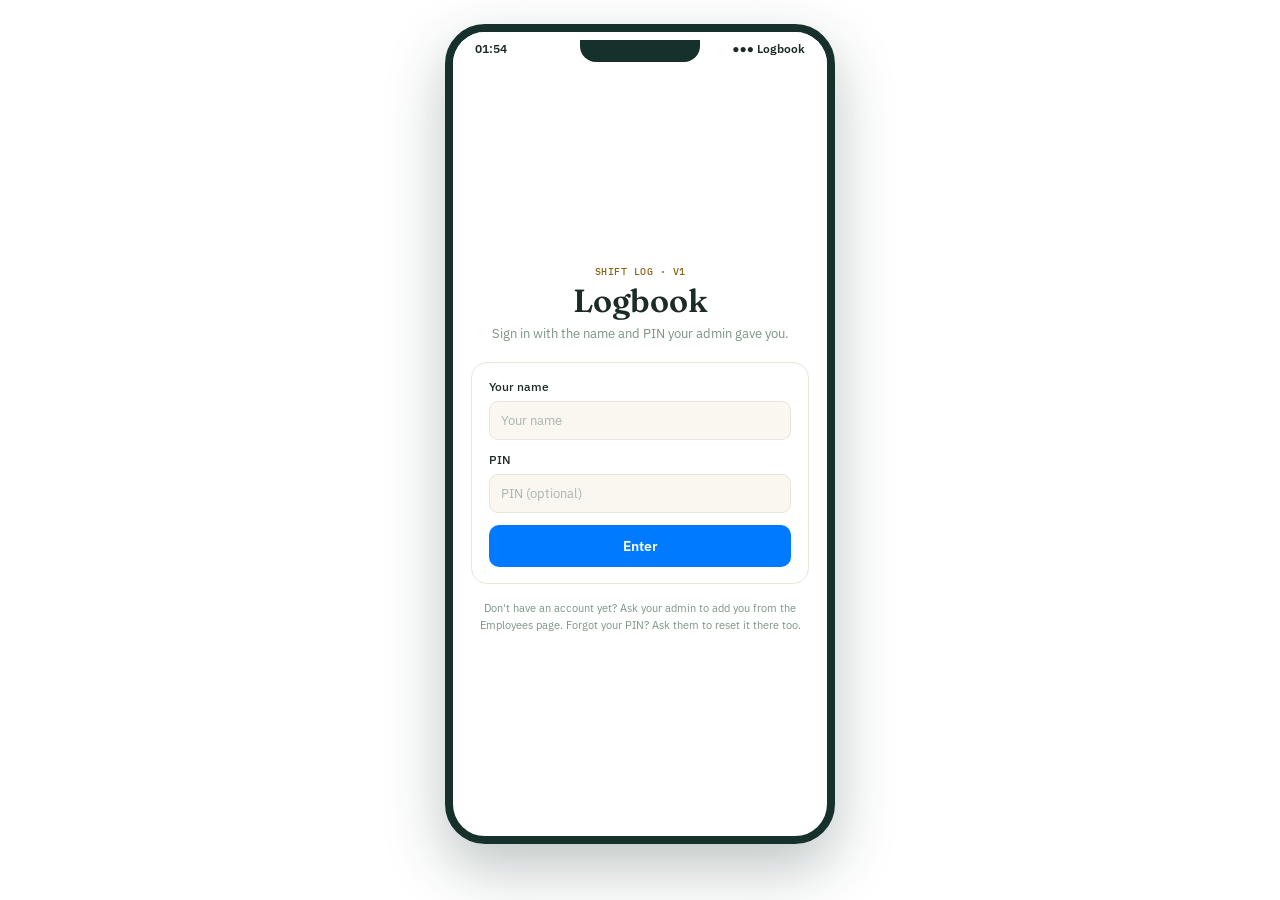
==== commit a2d6615f: "Add files via upload" ====
--- a/index.html
+++ b/index.html
@@ -47,9 +47,6 @@
   <!-- ============ SIGN IN ============ -->
   <div id="loginScreen" class="login-screen">
     <div class="login-inner">
-      <div class="login-badge" aria-hidden="true">
-        <svg viewBox="0 0 24 24" fill="none" stroke="currentColor" stroke-width="1.8" stroke-linecap="round" stroke-linejoin="round"><path d="M5 4.5A1.5 1.5 0 0 1 6.5 3H19v15H6.5A1.5 1.5 0 0 0 5 19.5z"/><path d="M5 19.5A1.5 1.5 0 0 0 6.5 21H19v-3"/><path d="M9 8h6M9 12h4"/></svg>
-      </div>
       <div class="login-mark">SHIFT LOG · V1</div>
       <h1 class="login-title">Logbook</h1>
       <p class="login-sub">Sign in with the name and PIN your admin gave you.</p>
@@ -75,9 +72,14 @@
     <div class="main-wrap">
       <div class="screen" id="screen">
         <div class="app-header">
-          <div class="greet">
-            <p id="pageKicker">—</p>
-            <h1 id="pageTitle">Logbook</h1>
+          <div class="header-lead">
+            <button class="back-btn" id="backBtn" onclick="goBack()" aria-label="Back" title="Back">
+              <svg viewBox="0 0 24 24" fill="none" stroke="currentColor" stroke-width="2" stroke-linecap="round" stroke-linejoin="round" aria-hidden="true"><path d="M15 18l-6-6 6-6"/></svg>
+            </button>
+            <div class="greet">
+              <p id="pageKicker">—</p>
+              <h1 id="pageTitle">Logbook</h1>
+            </div>
           </div>
           <div class="header-actions">
             <button class="bell-btn" id="salesReportBtn" onclick="backToSalesReport()" aria-label="Back to Sales Report" title="Back to Sales Report" style="display:none;">
--- a/assets/css/style.css
+++ b/assets/css/style.css
@@ -27,6 +27,9 @@
   --red-soft:#F4DEDD;
   --ok-ink:#3C5A48;
   --warn-ink:#8A6417;
+  --btn:#007BFF;
+  --btn-hover:#0069D9;
+  --btn-text:#FFFFFF;
 
   /* ---- names the app script already uses inline, mapped onto the tokens ---- */
   --bg:var(--panel);
@@ -49,7 +52,7 @@
 html,body{height:100%;}
 body{
   font-family:'IBM Plex Sans', sans-serif;
-  background:#EDEAE2;
+  background:#FFFFFF;
   color:var(--ink);
   -webkit-font-smoothing:antialiased;
   display:flex;
@@ -132,6 +135,15 @@
   padding:6px 2px 16px;
 }
 .app-header .greet{min-width:0;}
+.header-lead{display:flex; align-items:center; gap:10px; min-width:0;}
+.back-btn{
+  width:36px; height:36px; border-radius:50%; border:none; flex-shrink:0;
+  background:var(--btn); color:var(--btn-text);
+  display:flex; align-items:center; justify-content:center;
+}
+.back-btn:hover{background:var(--btn-hover);}
+.back-btn:disabled{opacity:0.45; cursor:default;}
+.back-btn svg{width:18px; height:18px;}
 .app-header .greet p{font-size:11px; color:var(--sage); font-weight:500;}
 .app-header .greet h1{font-size:21px; font-weight:600; margin-top:1px; overflow-wrap:anywhere;}
 .kicker-back{
@@ -196,10 +208,11 @@
 
 /* ---------- HERO (clock in / out) ---------- */
 .hero{
-  background:linear-gradient(135deg, var(--deep) 0%, var(--deep-2) 100%);
+  background:#FFFFFF;
+  border:1px solid var(--line);
   border-radius:20px;
   padding:20px;
-  color:var(--cream);
+  color:var(--ink);
   margin-bottom:16px;
   position:relative;
   overflow:hidden;
@@ -209,15 +222,17 @@
   width:120px; height:120px; border-radius:50%;
   border:1px solid rgba(217,162,44,0.25);
 }
-.hero .label{font-family:'IBM Plex Mono', monospace; font-size:10px; letter-spacing:0.5px; color:var(--amber); margin-bottom:6px;}
+.hero .label{font-family:'IBM Plex Mono', monospace; font-size:10px; letter-spacing:0.5px; color:var(--warn-ink); margin-bottom:6px;}
 .hero .time{font-family:'Fraunces', serif; font-size:32px; font-weight:600; font-variant-numeric:tabular-nums;}
-.hero .sub{font-size:12px; color:rgba(250,247,240,0.6); margin-top:4px; margin-bottom:16px;}
+.hero .sub{font-size:12px; color:var(--sage); margin-top:4px; margin-bottom:16px;}
 .checkin-btn{
-  width:100%; background:var(--amber); color:var(--deep); border:none;
+  width:100%; background:var(--btn); color:var(--btn-text); border:none;
   padding:13px; border-radius:12px; font-weight:600; font-size:14px; cursor:pointer;
   z-index:1; position:relative;
 }
-.checkin-btn.checked{background:transparent; color:var(--amber); border:1px solid var(--amber);}
+.checkin-btn:disabled{opacity:0.6; cursor:default;}
+.checkin-btn.checked{background:var(--btn); color:var(--btn-text); border:1px solid var(--btn);}
+.checkin-btn:hover{background:var(--btn-hover);}
 
 /* ---------- STAT STRIP ---------- */
 .stat-strip{display:flex; gap:10px; margin-bottom:16px; overflow-x:auto;}
@@ -316,28 +331,26 @@
 
 /* ---------- BUTTONS ---------- */
 .btn-primary, .btn-amber, .btn-blue{
-  background:var(--deep); color:var(--cream); border:none;
+  background:var(--btn); color:var(--btn-text); border:none;
   padding:12px 16px; border-radius:10px; font-weight:600; font-size:13.5px; cursor:pointer;
   display:inline-flex; align-items:center; justify-content:center; gap:7px; white-space:nowrap;
 }
 .btn-primary, .btn-amber{width:100%;}
 .btn-primary svg, .btn-amber svg, .btn-blue svg{width:16px; height:16px;}
-.btn-primary:hover, .btn-amber:hover, .btn-blue:hover{background:var(--deep-2);}
+.btn-primary:hover, .btn-amber:hover, .btn-blue:hover{background:var(--btn-hover);}
 .btn-primary:disabled, .btn-amber:disabled, .btn-blue:disabled, .btn-sm:disabled{opacity:0.45; cursor:default;}
-.btn-blue-outline{background:var(--cream); color:var(--deep); border:1px solid var(--line);}
-.btn-blue-outline:hover{background:var(--sage-soft);}
+.btn-blue-outline{background:var(--btn); color:var(--btn-text); border:1px solid var(--btn);}
+.btn-blue-outline:hover{background:var(--btn-hover);}
 .btn-blue-sm{padding:6px 11px; border-radius:8px; font-size:11.5px;}
 .btn-sm{
-  font-size:11.5px; color:var(--deep); border:1px solid var(--line); padding:6px 10px;
-  border-radius:8px; background:var(--cream); font-weight:600; white-space:nowrap;
+  font-size:11.5px; color:var(--btn-text); border:1px solid var(--btn); padding:6px 10px;
+  border-radius:8px; background:var(--btn); font-weight:600; white-space:nowrap;
   display:inline-flex; align-items:center; justify-content:center; gap:5px; flex:0 0 auto !important; min-width:0 !important;
 }
 .btn-sm svg{width:13px; height:13px;}
-.btn-sm:hover{border-color:var(--sage);}
-.btn-sm.primary{background:var(--deep); color:var(--cream); border-color:var(--deep);}
-.btn-sm.done{background:var(--sage-soft); color:var(--ok-ink); border-color:var(--sage-soft);}
-.btn-sm.danger{color:var(--red); border-color:#E9C9C7; background:var(--panel);}
-.btn-sm.danger:hover{border-color:var(--red);}
+.btn-sm:hover{background:var(--btn-hover); border-color:var(--btn-hover);}
+.btn-sm.primary, .btn-sm.done, .btn-sm.danger{background:var(--btn); color:var(--btn-text); border-color:var(--btn);}
+.btn-sm.primary:hover, .btn-sm.done:hover, .btn-sm.danger:hover{background:var(--btn-hover); border-color:var(--btn-hover);}
 .report-toolbar{display:flex; gap:8px; flex-wrap:wrap; margin-top:14px;}
 
 /* ---------- FORMS ---------- */
@@ -359,12 +372,22 @@
 .form-row{display:flex; gap:10px; margin-bottom:12px; flex-wrap:wrap; align-items:flex-end;}
 .form-row > *{flex:1; min-width:120px;}
 .check-label{display:flex; align-items:center; gap:7px; font-size:12px; color:var(--steel); cursor:pointer;}
+.search-box{position:relative;}
+.search-box svg{position:absolute; left:12px; top:50%; transform:translateY(-50%); width:16px; height:16px; color:var(--sage); pointer-events:none;}
+.search-box input{padding-left:36px;}
+input[type=search]{
+  width:100%; border:1px solid var(--line); border-radius:9px; padding:10px 11px 10px 36px;
+  font-family:'IBM Plex Sans', sans-serif; font-size:13px; background:var(--cream); color:var(--ink); -webkit-appearance:none; appearance:none;
+}
+.search-results{border:1px solid var(--line); border-radius:14px; padding:2px 12px; margin-top:8px; background:var(--panel);}
+.search-results .avatar{width:32px; height:32px; font-size:12px;}
+.team-search{margin-bottom:14px;}
 .assign-toggle{display:flex; gap:4px; margin-bottom:14px; background:var(--cream); border:1px solid var(--line); border-radius:12px; padding:4px;}
 .assign-toggle button{
   flex:1; padding:9px; border-radius:9px; border:none; background:transparent;
   color:var(--sage); font-size:12.5px; font-weight:600;
 }
-.assign-toggle button.active{background:var(--deep); color:var(--cream);}
+.assign-toggle button.active{background:var(--btn); color:var(--btn-text);}
 .assign-toggle button:disabled{opacity:0.45; cursor:default;}
 .self-assign-note{
   font-size:12px; color:var(--ok-ink); background:var(--sage-soft);
@@ -377,8 +400,8 @@
 .form-msg.error{background:var(--red-soft); color:var(--red);}
 .file-input{font-size:12px; max-width:100%; color:var(--steel);}
 .file-input::file-selector-button{
-  font-family:inherit; font-size:11.5px; font-weight:600; color:var(--deep); background:var(--cream);
-  border:1px solid var(--line); border-radius:8px; padding:6px 10px; margin-right:8px; cursor:pointer;
+  font-family:inherit; font-size:11.5px; font-weight:600; color:var(--btn-text); background:var(--btn);
+  border:1px solid var(--btn); border-radius:8px; padding:6px 10px; margin-right:8px; cursor:pointer;
 }
 
 /* ---------- ACTIVITY LOG ---------- */
@@ -388,6 +411,8 @@
 .log-link{background:none; border:none; color:var(--sage); font-size:11px; font-weight:500; text-decoration:underline; text-underline-offset:2px; padding:0; white-space:nowrap;}
 .log-link:hover{color:var(--deep);}
 .log-link.danger:hover{color:var(--red);}
+.comment-form{margin-top:10px; display:flex; flex-direction:column; align-items:flex-start; gap:8px;}
+.comment-form textarea{min-height:56px;}
 .log-entry-edit{background:var(--cream); border-radius:12px; padding:12px; margin:6px 0;}
 
 /* ---------- TABLES ---------- */
@@ -536,11 +561,12 @@
 .pwa-card-text span b{font-family:inherit;font-size:inherit;color:var(--ink,#1D2B26);}
 .pwa-card-actions{display:flex;gap:8px;margin-left:auto;}
 .pwa-btn{
-  background:var(--deep,#16302C);color:var(--cream,#FAF7F0);border:none;border-radius:10px;
+  background:var(--btn,#007BFF);color:var(--btn-text,#FFFFFF);border:none;border-radius:10px;
   padding:9px 16px;font-size:12.5px;font-weight:600;min-height:38px;
 }
 .pwa-btn:disabled{opacity:.6;}
-.pwa-btn-ghost{background:var(--cream,#FAF7F0);color:var(--deep,#16302C);border:1px solid var(--line,#E9E5D8);}
+.pwa-btn:hover{background:var(--btn-hover,#0069D9);}
+.pwa-btn-ghost{background:var(--btn,#007BFF);color:var(--btn-text,#FFFFFF);border:1px solid var(--btn,#007BFF);}
 .pwa-btn:focus-visible{outline:2px solid var(--amber,#D9A22C);outline-offset:2px;}
 
 /* ---- installed (standalone) window ---- */
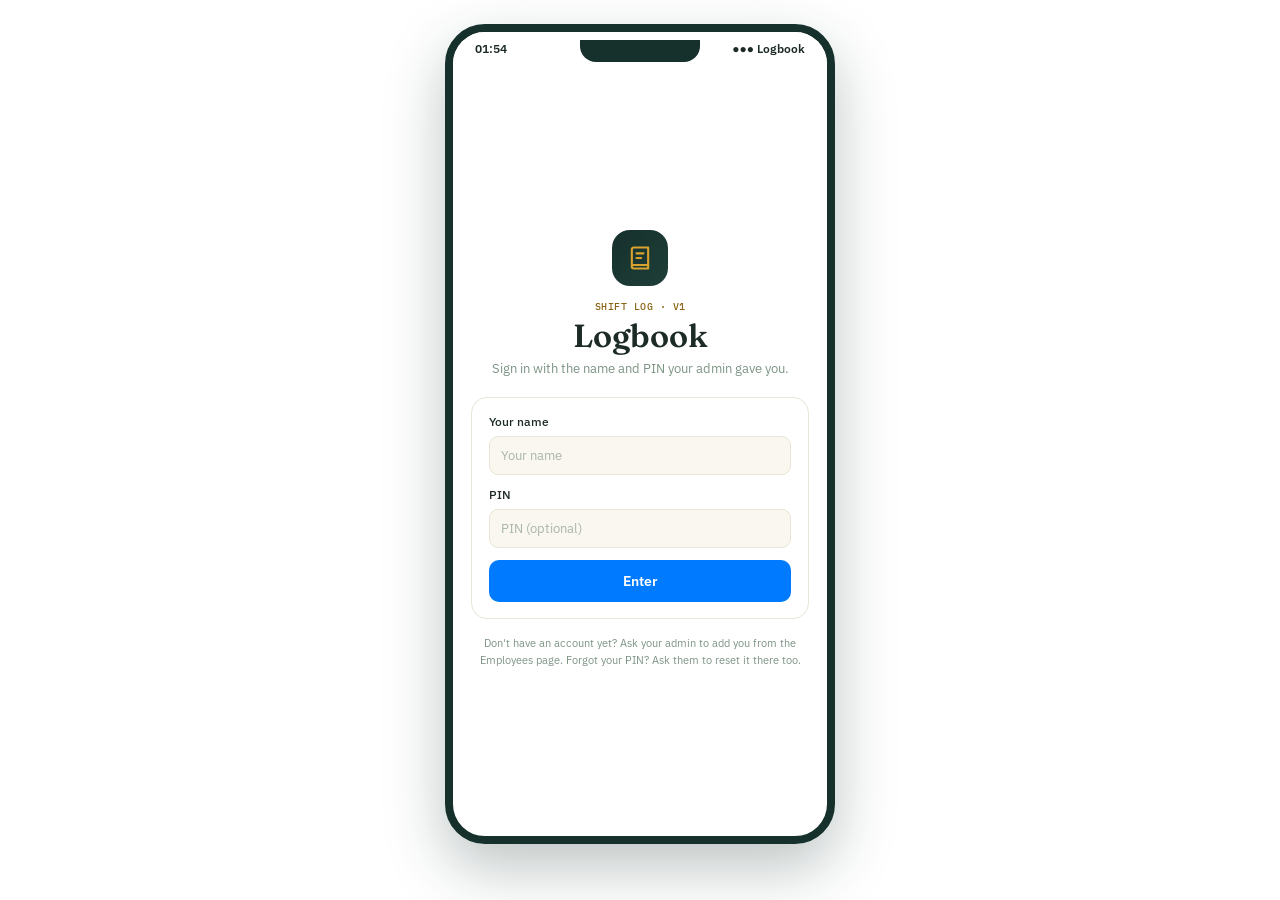
==== commit 844cb4b5: "Add files via upload" ====
--- a/index.html
+++ b/index.html
@@ -8,10 +8,10 @@
 
 <!-- PWA metadata -->
 <link rel="manifest" href="manifest.json">
-<meta name="theme-color" content="#16302C">
+<meta name="theme-color" content="#FFFFFF">
 <meta name="mobile-web-app-capable" content="yes">
 <meta name="apple-mobile-web-app-capable" content="yes">
-<meta name="apple-mobile-web-app-status-bar-style" content="black-translucent">
+<meta name="apple-mobile-web-app-status-bar-style" content="default">
 <meta name="apple-mobile-web-app-title" content="Logbook">
 <link rel="apple-touch-icon" href="assets/icons/apple-touch-icon.png">
 <link rel="icon" href="assets/icons/favicon-32.png" sizes="32x32" type="image/png">
@@ -47,6 +47,9 @@
   <!-- ============ SIGN IN ============ -->
   <div id="loginScreen" class="login-screen">
     <div class="login-inner">
+      <div class="login-badge" aria-hidden="true">
+        <svg viewBox="0 0 24 24" fill="none" stroke="currentColor" stroke-width="1.8" stroke-linecap="round" stroke-linejoin="round"><path d="M5 4.5A1.5 1.5 0 0 1 6.5 3H19v15H6.5A1.5 1.5 0 0 0 5 19.5z"/><path d="M5 19.5A1.5 1.5 0 0 0 6.5 21H19v-3"/><path d="M9 8h6M9 12h4"/></svg>
+      </div>
       <div class="login-mark">SHIFT LOG · V1</div>
       <h1 class="login-title">Logbook</h1>
       <p class="login-sub">Sign in with the name and PIN your admin gave you.</p>
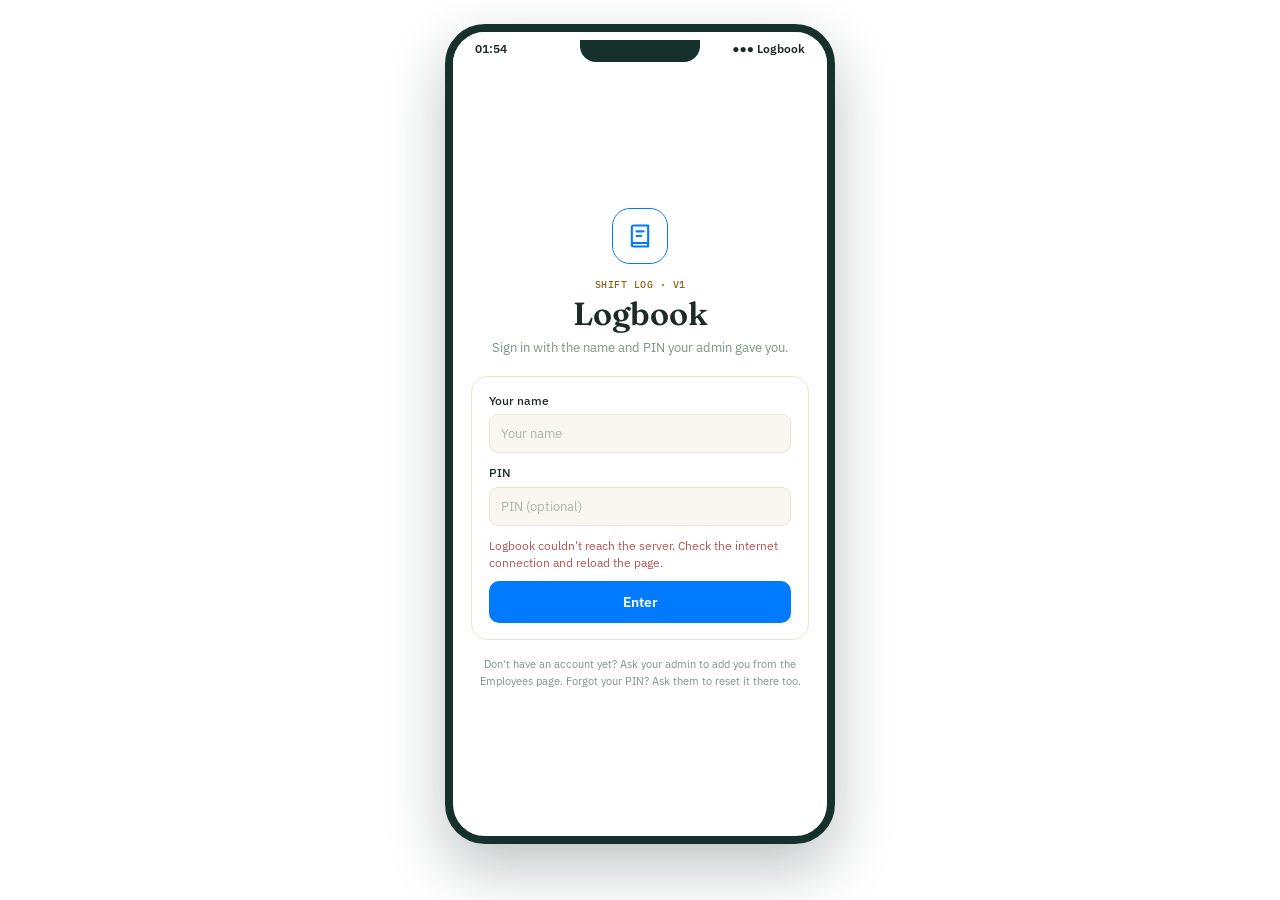
==== commit 62a27cbe: "Add files via upload" ====
--- a/index.html
+++ b/index.html
@@ -139,7 +139,6 @@
 <noscript><p style="padding:24px;text-align:center;">Logbook needs JavaScript to run.</p></noscript>
 
 <script src="assets/js/config.js"></script>
-<script src="assets/js/seed-data.js"></script>
 <script src="assets/js/store.js"></script>
 <script src="assets/js/app.js"></script>
 <script src="assets/js/import-excel.js"></script>
--- a/assets/css/style.css
+++ b/assets/css/style.css
@@ -195,7 +195,7 @@
 .login-inner{width:100%; max-width:354px; text-align:center;}
 .login-badge{
   width:56px; height:56px; border-radius:18px; margin:0 auto 14px;
-  background:linear-gradient(135deg, var(--deep) 0%, var(--deep-2) 100%); color:var(--amber);
+  background:#FFFFFF; color:var(--btn); border:1.5px solid var(--btn);
   display:flex; align-items:center; justify-content:center;
 }
 .login-badge svg{width:28px; height:28px;}
